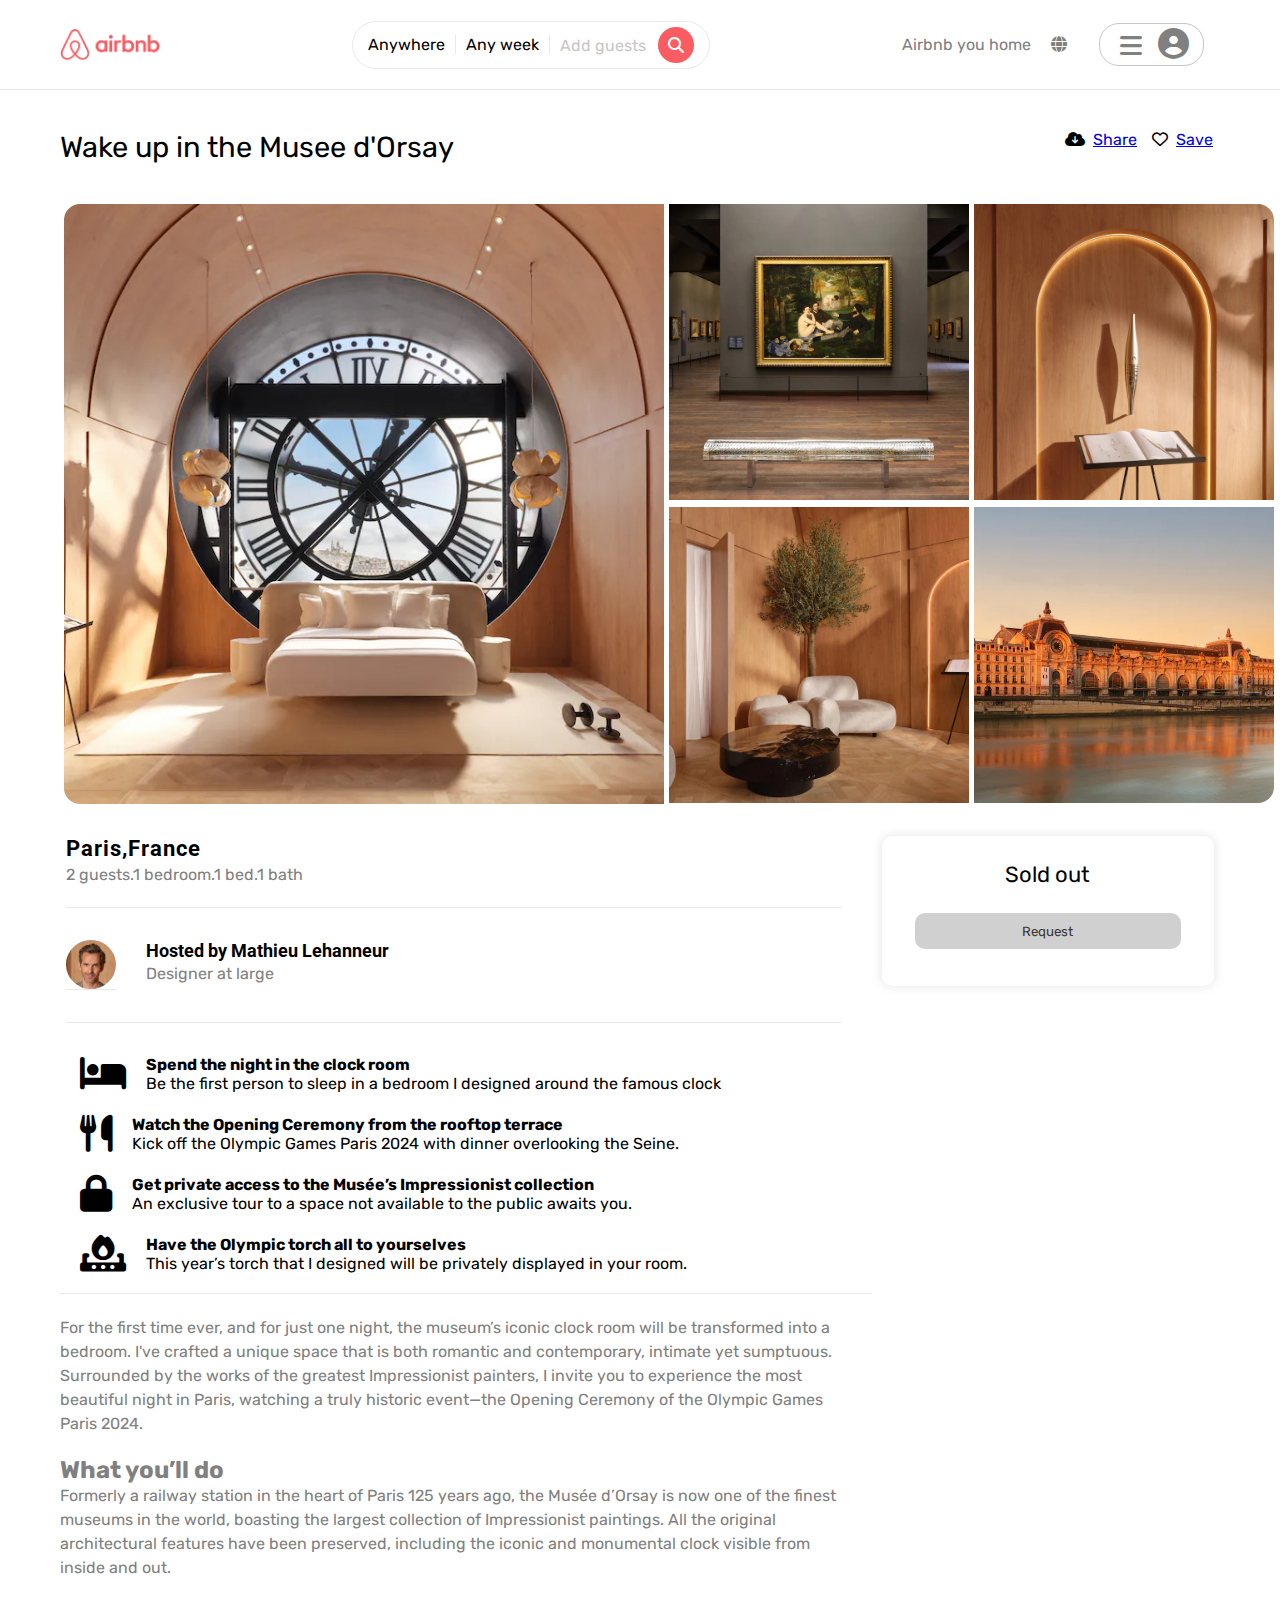
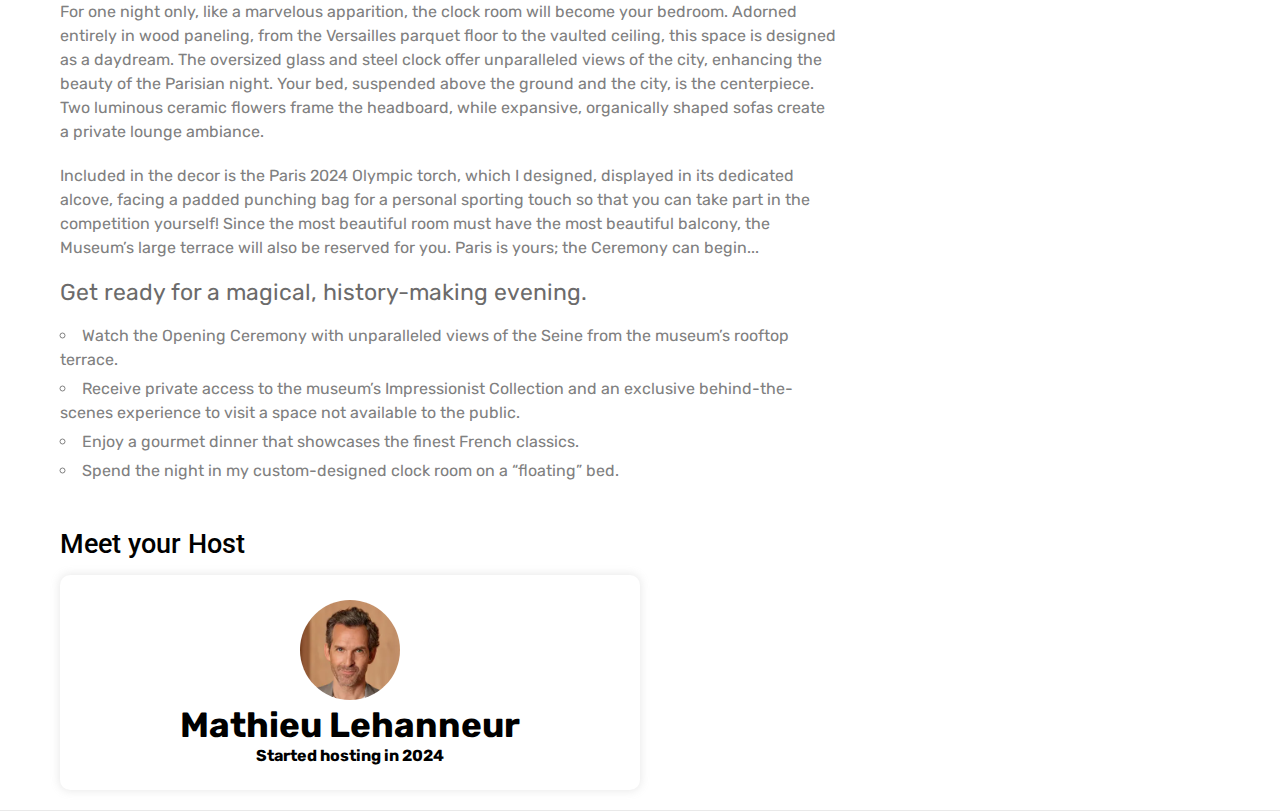
==== index.html @ a789f605 "Creating a blog-menu-section" ====
<!DOCTYPE html>
<html lang="en">
<head>
    <meta charset="UTF-8">
    <meta name="viewport" content="width=device-width, initial-scale=1.0">
    <title>Document</title>
    <link rel="stylesheet" href="css/style.css">
    <link rel="stylesheet" href="https://cdnjs.cloudflare.com/ajax/libs/font-awesome/6.5.2/css/all.min.css"/>
</head>
<body>
    <!-- header starts -->
    <header>
        <nav class="nav">
            <div class="logo">
                <img src="img/logo-1.png" alt="logo" width="100">
            </div>
            <div class="search-box">
                <p>Anywhere</p>
                <p>Any week</p>
                <p>Add guests<i class="fa-solid fa-magnifying-glass"></i></p>
            </div>
            <div class="nav-info">
                <p>Airbnb you home <i class="fa-solid fa-globe"></i></p>
                <p><i class="fa-solid fa-bars"></i><i class="fa-solid fa-circle-user"></i></p>
            </div>
        </nav>
        <div class="banner">
            <div class="banner-title">
                <h3>Wake up in the Musee d'Orsay</h3>
                <div class="banner-info">
                    <i class="fa-solid fa-cloud-arrow-down"></i>
                    <a href="#">Share</a>
                    <i class="fa-regular fa-heart"></i>
                    <a href="#">Save</a>
                </div>
            </div>
            <div class="banner-img">
                
                    <div class="div1"> 
                        <img src="img/img-1.webp" alt="">
                    </div>
                    <div class="div2"> 
                        <img src="img/img-2.webp" alt="">
                    </div>
                    <div class="div3">
                        <img src="img/img-3.webp" alt="">    
                    </div>
                    <div class="div4"> 
                        <img src="img/img-4.webp" alt="">
                    </div>
                    <div class="div5"> 
                        <img src="img/img-5.webp" alt="">
                    </div>
               
            </div>
            
            
        </div>
    </header>
    <!-- header ends -->
    <!-- body starts -->
    <main>
        <section class="about" id="about">
            <div class="about-container">
                <div class="about-content">
                    <div>
                        <h4>Paris,France</h4>
                        <p>2 guests.1 bedroom.1 bed.1 bath</p>
                    </div>
                    <div class="about-user">
                        <div>
                            <img src="img/user.webp" alt="user" width="60">
                        </div>
                        <div>
                            <h4>Hosted by Mathieu Lehanneur</h4>
                            <p>Designer at large</p>
                        </div>
                        
                    </div>
                </div>
                <div class="about-status">
                    <p>Sold out</p>
                    <button><a href="#">Request</a></button >
                </div>
            </div>

        </section>
        <section class="menu" id="menu">
            <div class="menu-container">
                <div class="menu-content">
                    <i class="fa-solid fa-bed"></i>
                    <div>
                        <h4>Spend the night in the clock room</h4>
                        <p>
                        Be the first person to sleep in a bedroom I designed around the famous clock
                        </p>
                       
                    </div>
                </div>
                <div class="menu-content">
                    <i class="fa-solid fa-utensils"></i>
                    <div>
                        <h4>Watch the Opening Ceremony from the rooftop terrace</h4>
                        <p>
                        Kick off the Olympic Games Paris 2024 with dinner overlooking the Seine.
                        </p>
                    
                    </div>
                </div>
                <div class="menu-content">
                    <i class="fa-solid fa-lock"></i>
                    <div>
                        <h4>Get private access to the Musée’s Impressionist collection</h4>
                        <p>
                        An exclusive tour to a space not available to the public awaits you.
                        </p>
                    
                    </div>
                </div>
                <div class="menu-content menu">
                    <i class="fa-solid fa-fire-burner"></i>
                    <div>
                        <h4>Have the Olympic torch all to yourselves</h4>
                        <p>
                        This year’s torch that I designed will be privately displayed in your room.
                        </p>
                    
                    </div>
                </div>
            </div>
            <div class="menu-info">
                <p>For the first time ever, and for just one night, the museum’s iconic clock room will be transformed into a bedroom. I've
                crafted a unique space that is both romantic and contemporary, intimate yet sumptuous. Surrounded by the works of the
                greatest Impressionist painters, I invite you to experience the most beautiful night in Paris, watching a truly historic
                event—the Opening Ceremony of the Olympic Games Paris 2024.
                </p>
                
                
                
                <h4>What you’ll do</h4>
                <p>
                Formerly a railway station in the heart of Paris 125 years ago, the Musée d’Orsay is now one of the finest museums in
                the world, boasting the largest collection of Impressionist paintings. All the original architectural features have been
                preserved, including the iconic and monumental clock visible from inside and out.
                </p>
                
                
                <p>
                For one night only, like a marvelous apparition, the clock room will become your bedroom. Adorned entirely in wood
                paneling, from the Versailles parquet floor to the vaulted ceiling, this space is designed as a daydream. The oversized
                glass and steel clock offer unparalleled views of the city, enhancing the beauty of the Parisian night. Your bed,
                suspended above the ground and the city, is the centerpiece. Two luminous ceramic flowers frame the headboard, while
                expansive, organically shaped sofas create a private lounge ambiance.
                </p>
                <p>Included in the decor is the Paris 2024 Olympic torch, which I designed, displayed in its dedicated alcove, facing a
                padded punching bag for a personal sporting touch so that you can take part in the competition yourself! Since the most
                beautiful room must have the most beautiful balcony, the Museum’s large terrace will also be reserved for you. Paris is
                yours; the Ceremony can begin...</p>
                <p class="list-title">Get ready for a magical, history-making evening.</p>
                <ul class="menu-lists">
                   
                        <li>Watch the Opening Ceremony with unparalleled views of the Seine from the museum’s rooftop terrace.</li>
                        <li>Receive private access to the museum’s Impressionist Collection and an exclusive behind-the-scenes experience to visit a
                        space not available to the public.</li>
                        <li>Enjoy a gourmet dinner that showcases the finest French classics.</li>
                        <li>Spend the night in my custom-designed clock room on a “floating” bed.</li>
                
                </ul>

            </div>
            <div class="user-menu">
                <h4>Meet your Host</h4>
                <div class="user-box">
                    <img src="img/user.webp" alt="">
                    <h3>Mathieu Lehanneur</h3>
                    <p>Started hosting in 2024</p>
                </div>
            </div>
        </section>
        <section></section>
        <section></section>
        <section></section>
    </main>
    <!-- body ends -->
    <!-- footer starts -->
    <footer>

    </footer>
    <!-- footer ends -->
</body>
<link rel="stylesheet" href="js/main.js">
</html>
<!-- <i class="fa-solid fa-magnifying-glass"></i>
<i class="fa-solid fa-globe"></i>
<i class="fa-solid fa-bars"></i>
<i class="fa-solid fa-circle-user"></i>
<i class="fa-solid fa-cloud-arrow-down"></i>
<i class="fa-regular fa-heart"></i>
<i class="fa-solid fa-bed"></i>
<i class="fa-solid fa-utensils"></i>
<i class="fa-solid fa-lock"></i>
<i class="fa-solid fa-fire-burner"></i> -->
---- css/style.css ----
@import url("https://fonts.googleapis.com/css2?family=Roboto:ital,wght@0,100;0,300;0,400;0,500;0,700;0,900;1,100;1,300;1,400;1,500;1,700;1,900&display=swap");
@import url("https://fonts.googleapis.com/css2?family=IBM+Plex+Sans:ital,wght@0,100;0,200;0,300;0,400;0,500;0,600;0,700;1,100;1,200;1,300;1,400;1,500;1,600;1,700&display=swap");
@import url("https://fonts.googleapis.com/css2?family=Rubik:ital,wght@0,300..900;1,300..900&display=swap");
:root {
  --white-color: #fff;
  --black-color: #000;
  --gray-color: rgba(154, 153, 153, 0.216);
  --logo-color: #fa5c61;
  --lightgray-color: rgb(200, 198, 198);
}

* {
  padding: 0;
  margin: 0;
  box-sizing: border-box;
  list-style: none;
  text-decoration: none;
  scroll-behavior: smooth;
  font-family: Rubik;
}
nav {
  display: flex;
  justify-content: space-between;
  height: 90px;
  align-items: center;
  border-bottom: 1px solid var(--gray-color);
  padding: 0 60px;
}
nav div {
  display: flex;
}
.search-box {
  border: 1px solid var(--gray-color);
  border-radius: 30px;
  padding: 5px;
}
.search-box p {
  border-right: 1px solid var(--gray-color);
  margin-top: 7px;
  margin-bottom: 7px;
  padding: 0 10px;
  margin: auto;
}
.search-box p:last-child {
  border-right: 0;
  color: var(--lightgray-color);
}
.search-box i {
  margin-left: 12px;
  /* border: 1px solid var(--lightgray-color); */
  border-radius: 20px;
  padding: 10px;
  background: var(--logo-color);
  color: var(--white-color);
}
.fa-globe {
  margin: 0 16px;
}
.nav-info p {
  margin: auto;
}
.nav-info * {
  color: gray;
}

.nav-info p:last-child {
  border: 1px solid var(--lightgray-color);
  border-radius: 20px;
  padding: 4px;
  font-size: 25px;
  margin: 0 16px;
}
.fa-bars {
  margin: 0 16px;
}
.fa-circle-user {
  margin-right: 10px;
  font-size: 31px;
}
.banner-title {
  display: flex;
  justify-content: space-between;
  padding: 20px 60px;
  margin: 20px 0;
}
.banner-title h3 {
  font-weight: normal;
  font-size: 29px;
}
.banner-info i {
  margin: 0 4px;
}
.banner-info a {
  text-decoration: underline;
  margin-right: 7px;
}
.banner-img {
  display: grid;
  grid-template-columns: repeat(12, 1fr);
  grid-template-rows: repeat(12, 1fr);
  grid-column-gap: 0px;
  grid-row-gap: 0px;
  width: 90%;
  margin: auto;
  gap: 5px;
}

.div1 {
  grid-area: 1 / 1 / 13 / 7;
  width: 600px;
  height: 600px;
}
.div1 img {
  width: 100%;
  height: 100%;
}
.div2,
.div3,
.div4,
.div5 {
  width: 300px;
  height: 296px;
}
.div2 img,
.div3 img,
.div4 img,
.div5 img {
  width: 100%;
  height: 100%;
  object-fit: cover;
}
img {
  object-fit: cover;
}
.div1 img {
  object-fit: cover;
}
.div2 {
  grid-area: 1 / 7 / 7 / 10;
}
.div3 {
  grid-area: 7 / 7 / 13 / 10;
}
.div4 {
  grid-area: 1 / 10 / 7 / 13;
}
.div5 {
  grid-area: 7 / 10 / 13 / 13;
}
.div1 img {
  border-top-left-radius: 16px;
  border-bottom-left-radius: 16px;
}
.div4 img {
  border-top-right-radius: 16px;
}
.div5 img {
  border-bottom-right-radius: 16px;
}
.about-container {
  display: flex;
  padding: 0 66px;
  width: 100%;
  margin: 2rem 0;
}
.about-content {
  width: 70%;
  /* margin-bottom: 1rem; */
}
.about-content div:first-child {
  margin-bottom: 2rem;
  line-height: 1.6rem;
  border-bottom: 1px solid var(--gray-color);
}
.about-content div:first-child h4 {
  font-weight: bold;
  font-size: 22px;
  font-family: Roboto;
  letter-spacing: 1px;
}
.about-content div:first-child p {
  padding-bottom: 20px;
  color: gray;
}
.about-user {
  display: flex;
  border-bottom: 1px solid var(--gray-color);
}
.about-user div:first-child {
  width: 50px;
  height: 50px;
  margin-right: 30px;
}
.about-user div:first-child img {
  width: 100%;
  height: 100%;
  border-radius: 50%;
  object-fit: cover;
}
.about-user div:last-child {
  line-height: 1.4rem;
}
.about-user div:last-child h4 {
  font-weight: bold;
  font-size: 18px;
  font-family: Roboto;
}
.about-user div:last-child p {
  color: gray;
}
.about-status {
  width: 30%;
  /* border: 1px solid var(--gray-color); */
  text-align: center;
  height: 150px;
  margin-left: 40px;
  box-shadow: 0 0 10px 1px var(--gray-color);
  border-radius: 10px;
}
.about-status p {
  margin: 25px auto;
  /* font-weight: bold; */
  font-size: 22px;
}
.about-status button {
  width: 80%;
  height: 36px;
  border-radius: 10px;
  background: #d0d0d0;
  border: none;
}
.about-status a {
  color: #3e3737;
}
.menu-container {
  padding: 0 60px;
}
.menu-content {
  display: flex;
  width: 70%;
  margin-bottom: 22px;
}
.menu {
  padding-bottom: 20px;
  border-bottom: 1px solid var(--gray-color);
}
.menu-content i {
  font-size: 37px;
  padding: 0 20px;
}
.menu-info {
  width: 70%;
  padding: 0 60px;
}
.menu-info * {
  color: gray;
}
.menu-info p {
  margin-bottom: 20px;
  line-height: 1.5rem;
}
.menu-info h4 {
  font-size: 24px;
  font-weight: bold;
}
.menu-lists li {
  margin-bottom: 5px;
  list-style-type: circle;
  list-style-position: inside;
  line-height: 1.5rem;
}
.list-title {
  color: rgb(108, 107, 107);
  font-size: 23px;
}
.user-menu {
  padding: 0 60px;
  margin-top: 30px;
}
.user-menu h4 {
  padding: 15px 0;
  font-size: 27px;
  font-family: Roboto;
  font-weight: 500;
}
.user-box {
  /* border: 1px solid var(--gray-color); */
  width: 50%;
  display: block;
  text-align: center;
  padding: 25px;
  box-shadow: 0 0 8px 1px var(--gray-color);
  border-radius: 10px;
}
.user-box h3 {
  font-size: 35px;
}
.user-box p {
  font-weight: bold;
}
.user-box img {
  width: 100px;
  height: 100px;
  border-radius: 50%;
}
@media (max-width: 992px) {
  nav {
    padding: 20px;
  }
  .search-box {
    display: none;
  }
  .banner-img {
    display: flex;
    flex-direction: column;
  }
  .banner-img div {
    flex: 1 1 400px;
    width: 80%;
    margin: auto;
    margin-bottom: 20px;
  }
  .banner-img div img {
    width: 100%;
    border-radius: none;
    object-fit: cover;
  }
  .div1 img,
  .div2 img,
  .div3 img,
  .div4 img,
  .div5 img {
    border-radius: 16px;
  }
  .menu-info {
    width: 98%;
    padding: 0 60px;
    margin: auto;
  }
  .user-menu h4 {
    text-align: center;
    font-size: 34px;
  }
  .user-box {
    width: 60%;
    margin: auto;
  }
}
@media (max-width: 768px) {
  .banner-info {
    display: none;
  }
  .banner-title {
    text-align: center;
  }
  .about-container {
    display: block;
  }
  .about-content {
    width: 99%;
    margin: auto;
    /* text-align: center; */
  }
  .about-status {
    width: 59%;
    margin: auto;
    height: 150px;
  }
  .about-status p {
    padding-top: 30px;
  }
  .menu-content {
    width: 96%;
    margin: auto;
  }
  .menu-container {
    padding: 30px;
  }
  .user-box {
    width: 70%;
  }
}
@media (max-width: 576px) {
  nav {
    padding: 10px;
  }
  .nav-info p:first-child {
    display: none;
  }
  .banner-img div {
    flex: 1 1 350px;
  }
  .about-status {
    width: 70%;
  }

  .menu-content {
    width: 100%;
  }
  .user-box {
    width: 90%;
  }
}
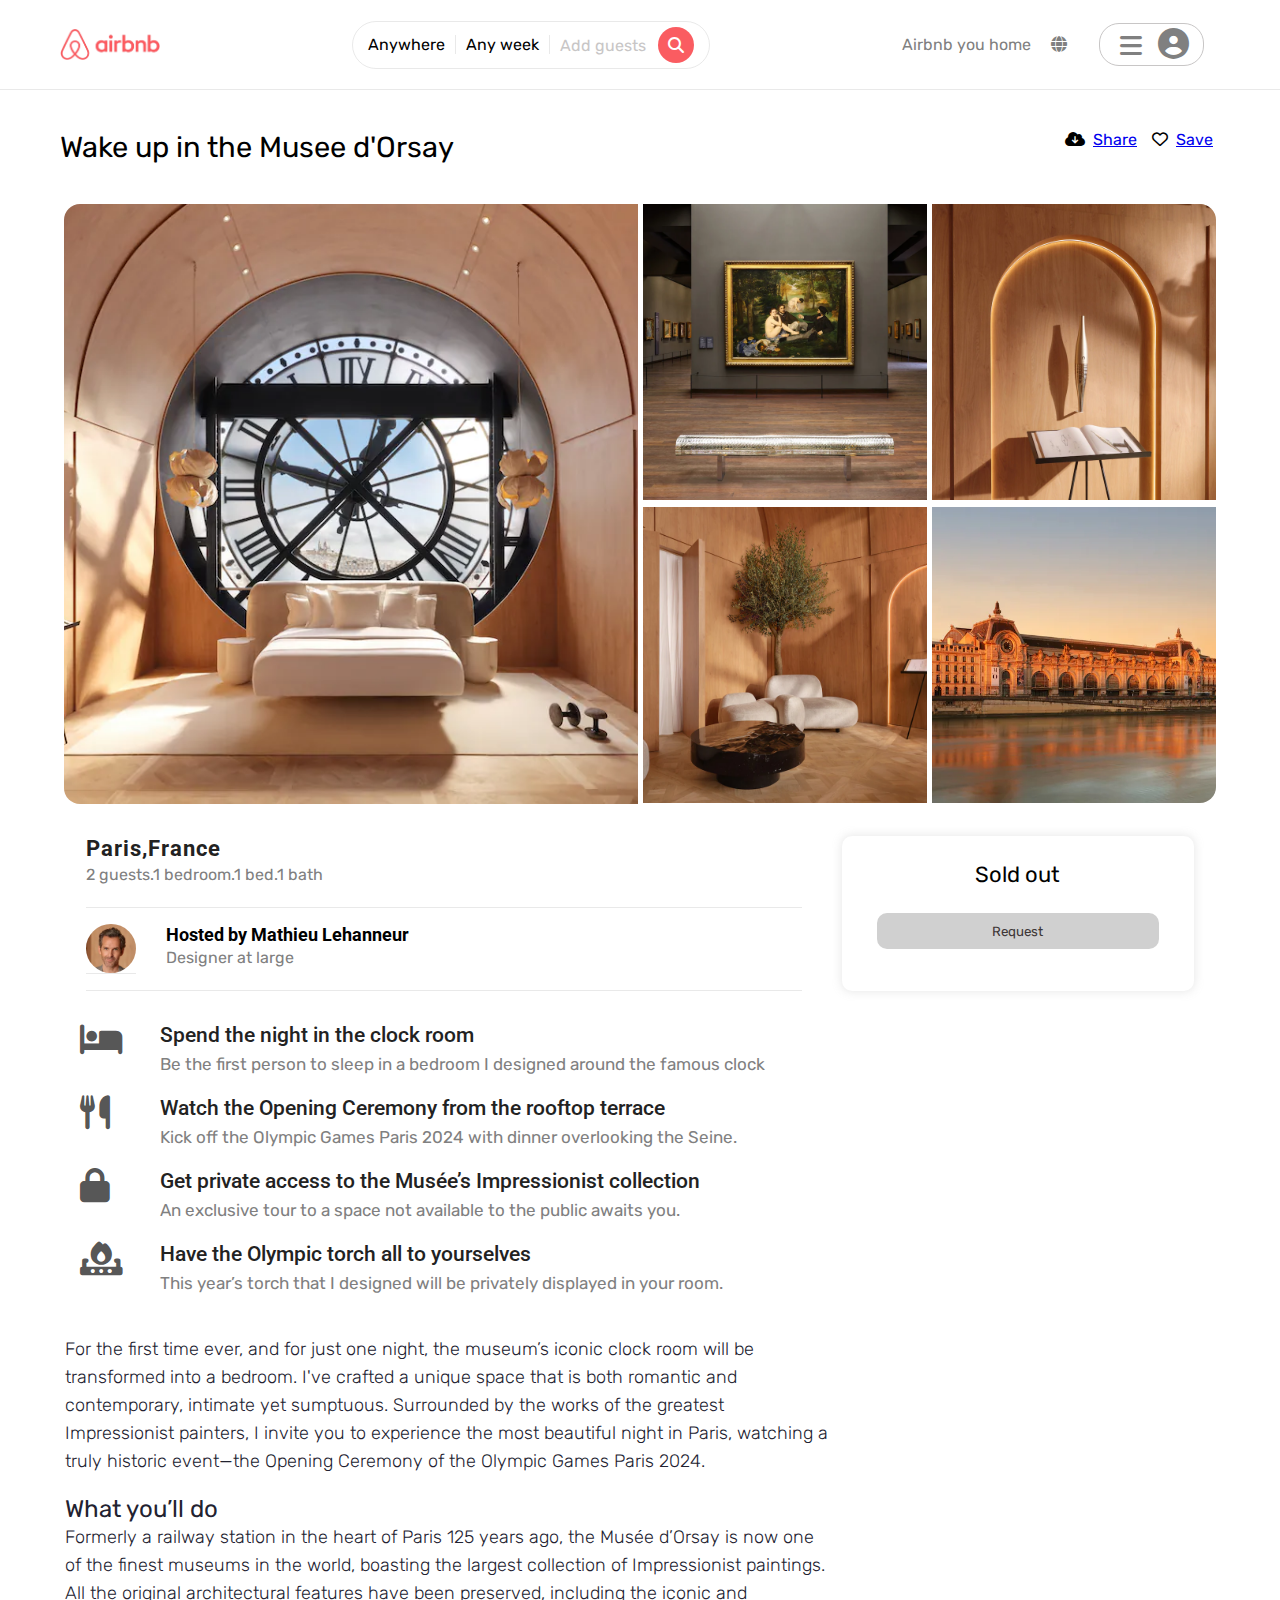
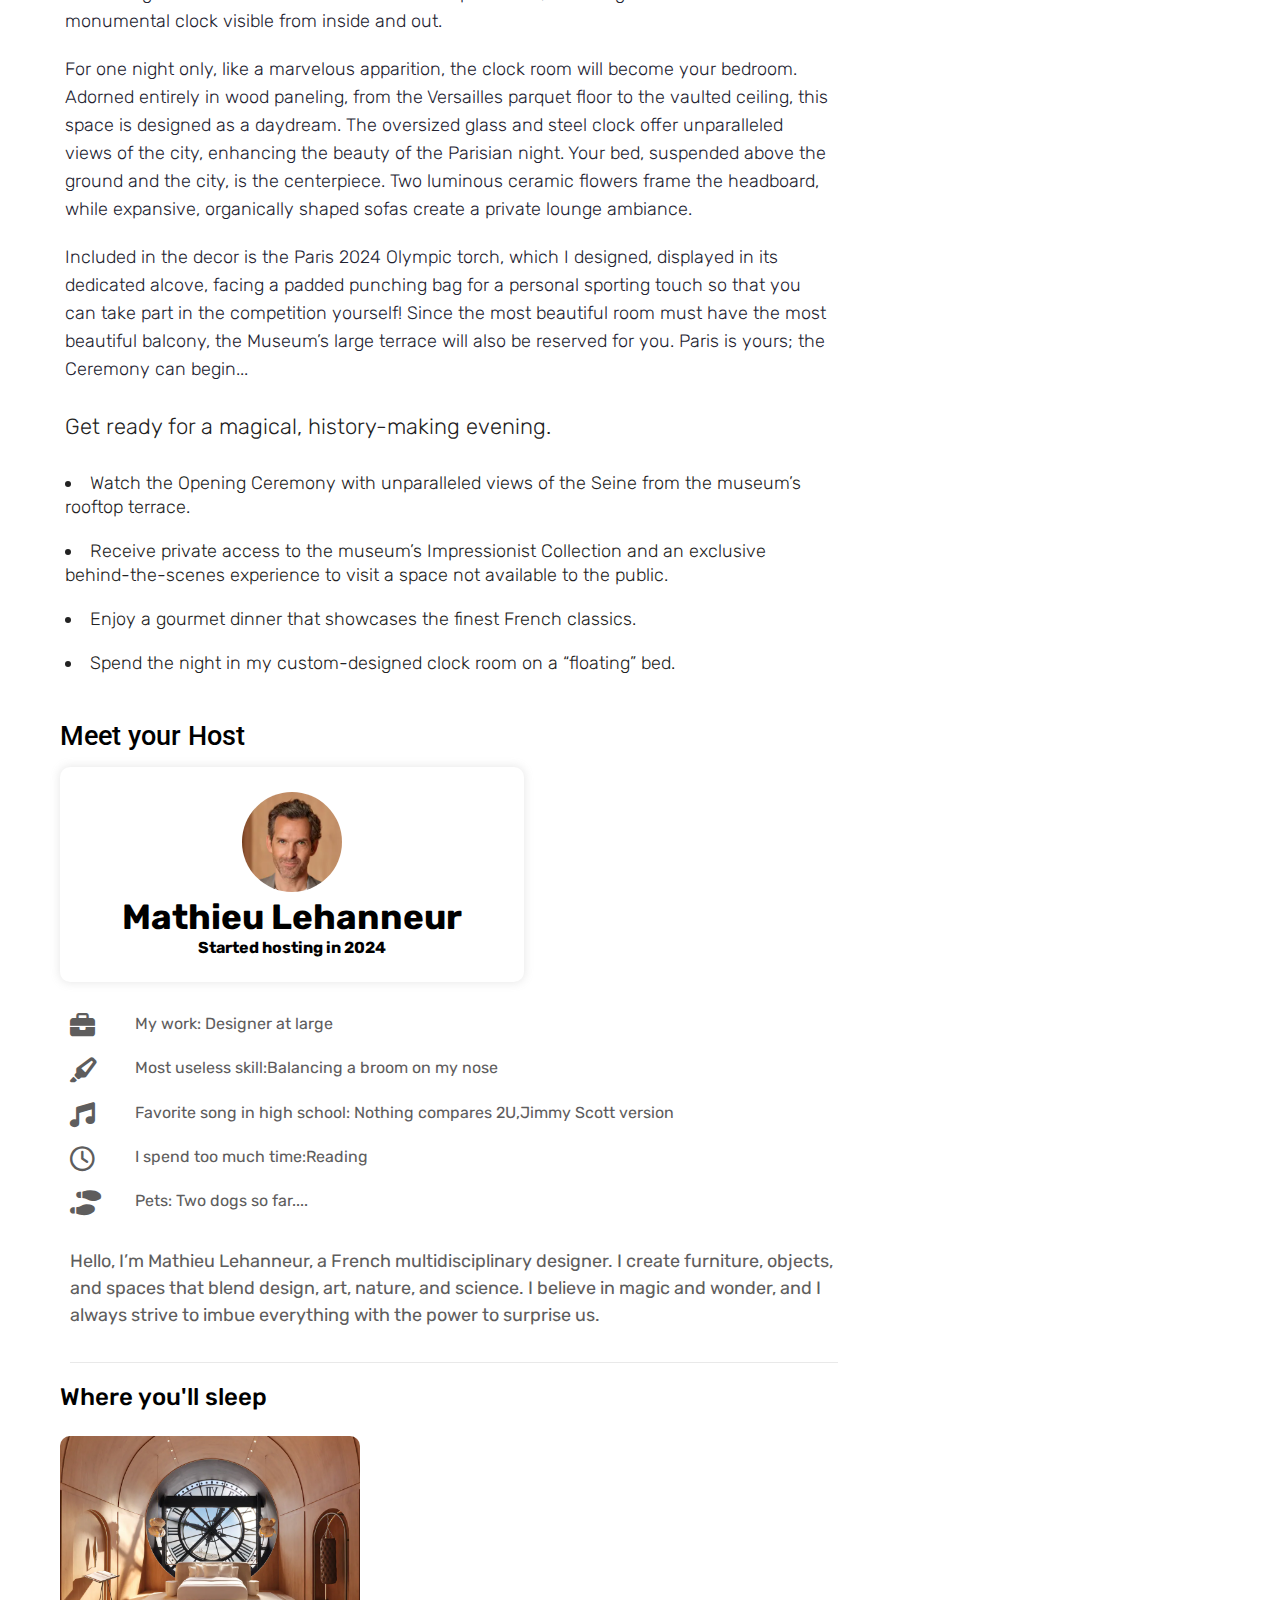
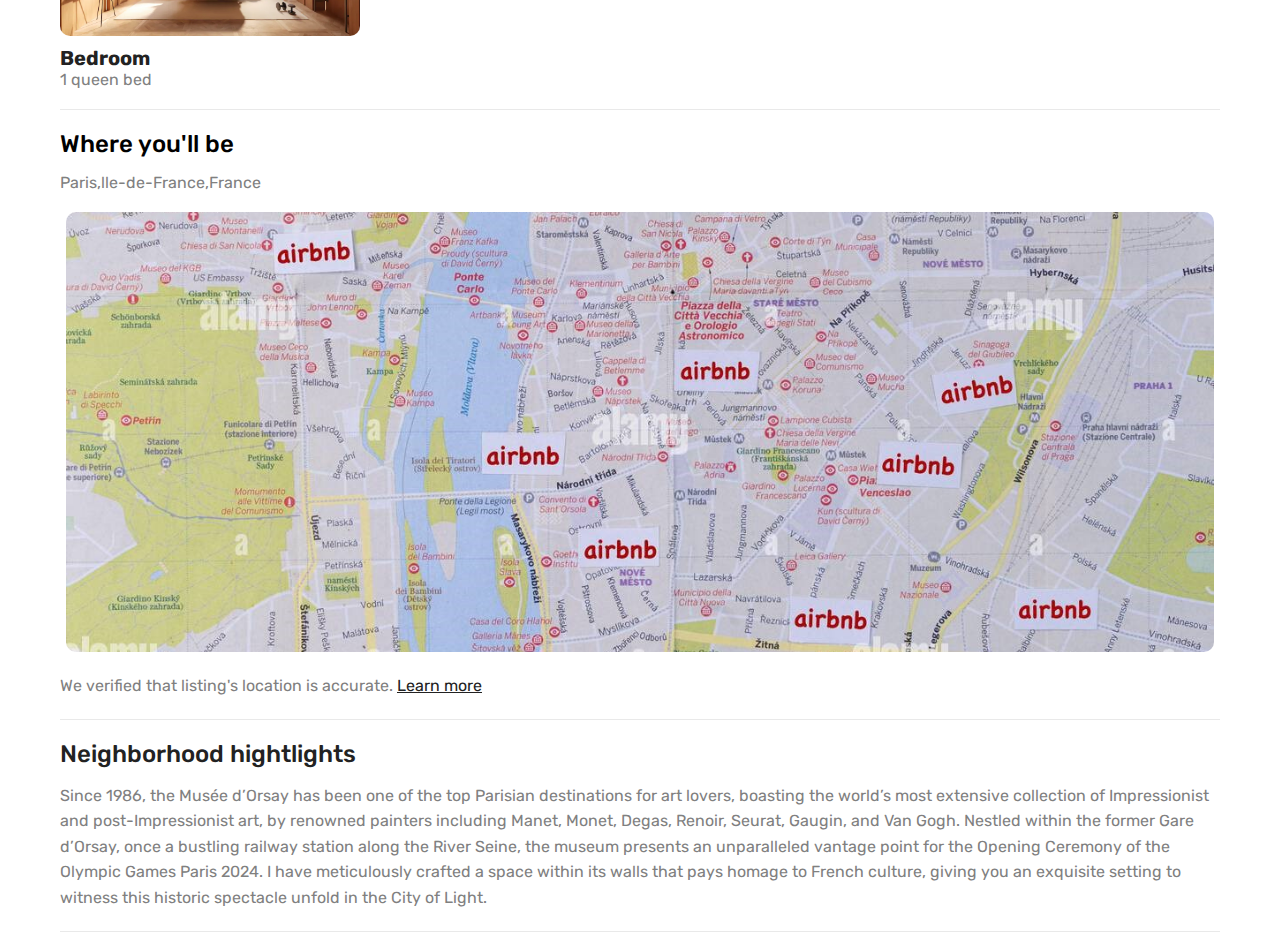
==== commit 868e2cc7: "adding service section" ====
--- a/index.html
+++ b/index.html
@@ -176,8 +176,65 @@
                     <p>Started hosting in 2024</p>
                 </div>
             </div>
+            <div class="user-info-container">
+                <div class="user-info">
+                    <i class="fa-solid fa-briefcase"></i>
+                    <p>My work: Designer at large</p>
+                </div>
+                <div class="user-info">
+                    <i class="fa-solid fa-highlighter"></i>
+                    <p>Most useless skill:Balancing a broom on my nose</p>
+                </div>
+                <div class="user-info">
+                    <i class="fa-solid fa-music"></i>
+                    <p>Favorite song in high school: Nothing compares 2U,Jimmy Scott version</p>
+                </div>
+                <div class="user-info">
+                    <i class="fa-regular fa-clock"></i>
+                    <p>I spend too much time:Reading</p>
+                </div>
+                <div class="user-info">
+                    <i class="fa-solid fa-shoe-prints"></i>
+                    <p>Pets: Two dogs so far....</p>
+                </div>
+
+            </div>
+            <div class="user-greeting">
+                <p>
+                    Hello, I’m Mathieu Lehanneur, a French multidisciplinary designer. I create furniture, objects, and spaces that
+                    blend
+                    design, art, nature, and science. I believe in magic and wonder, and I always strive to imbue everything with the
+                    power
+                    to surprise us.
+                </p>
+            </div>
         </section>
-        <section></section>
+        <section class="service" id="service">
+            <div class="service-info">
+                <h4>Where you'll sleep</h4>
+                <img src="img/img-1.webp" alt="" width="300">
+                <p>Bedroom</p>
+                <p>1 queen bed</p>
+            </div>
+            <div class="service-location">
+                <h4>Where you'll be</h4>
+                <p>Paris,lle-de-France,France</p>
+                
+                <div class="img">
+                    <img src="img/map.jpg" alt="map" width="500">
+                </div>
+                <p>We verified that listing's location is accurate. <a href="#">Learn more</a></p>
+            </div>
+            <div class="service-hightlight">
+                <h4>Neighborhood hightlights</h4>
+                <p>Since 1986, the Musée d’Orsay has been one of the top Parisian destinations for art lovers, boasting the world’s most
+                extensive collection of Impressionist and post-Impressionist art, by renowned painters including Manet, Monet, Degas,
+                Renoir, Seurat, Gaugin, and Van Gogh. Nestled within the former Gare d’Orsay, once a bustling railway station along the
+                River Seine, the museum presents an unparalleled vantage point for the Opening Ceremony of the Olympic Games Paris 2024.
+                I have meticulously crafted a space within its walls that pays homage to French culture, giving you an exquisite setting
+                to witness this historic spectacle unfold in the City of Light.</p>
+            </div>
+        </section>
         <section></section>
         <section></section>
     </main>
@@ -199,6 +256,11 @@
 <i class="fa-solid fa-bed"></i>
 <i class="fa-solid fa-utensils"></i>
 <i class="fa-solid fa-lock"></i>
-<i class="fa-solid fa-fire-burner"></i> -->
-
-
+<i class="fa-solid fa-fire-burner"></i>
+<i class="fa-solid fa-briefcase"></i>
+<i class="fa-solid fa-highlighter"></i>
+<i class="fa-solid fa-music"></i>
+<i class="fa-regular fa-clock"></i>
+<i class="fa-solid fa-shoe-prints"></i> -->
+
+
--- a/css/style.css
+++ b/css/style.css
@@ -3,10 +3,11 @@
 @import url("https://fonts.googleapis.com/css2?family=Rubik:ital,wght@0,300..900;1,300..900&display=swap");
 :root {
   --white-color: #fff;
-  --black-color: #000;
+  --black-color: #222222;
   --gray-color: rgba(154, 153, 153, 0.216);
   --logo-color: #fa5c61;
   --lightgray-color: rgb(200, 198, 198);
+  --text-color: #ce8722;
 }
 
 * {
@@ -107,7 +108,7 @@
 
 .div1 {
   grid-area: 1 / 1 / 13 / 7;
-  width: 600px;
+  width: 100%;
   height: 600px;
 }
 .div1 img {
@@ -118,7 +119,7 @@
 .div3,
 .div4,
 .div5 {
-  width: 300px;
+  width: 100%;
   height: 296px;
 }
 .div2 img,
@@ -159,16 +160,16 @@
 }
 .about-container {
   display: flex;
-  padding: 0 66px;
+  padding: 0 86px;
   width: 100%;
   margin: 2rem 0;
 }
 .about-content {
-  width: 70%;
+  width: 65%;
   /* margin-bottom: 1rem; */
 }
 .about-content div:first-child {
-  margin-bottom: 2rem;
+  margin-bottom: 1rem;
   line-height: 1.6rem;
   border-bottom: 1px solid var(--gray-color);
 }
@@ -177,6 +178,7 @@
   font-size: 22px;
   font-family: Roboto;
   letter-spacing: 1px;
+  color: var(--black-color);
 }
 .about-content div:first-child p {
   padding-bottom: 20px;
@@ -209,10 +211,10 @@
   color: gray;
 }
 .about-status {
-  width: 30%;
+  width: 32%;
   /* border: 1px solid var(--gray-color); */
   text-align: center;
-  height: 150px;
+  height: 155px;
   margin-left: 40px;
   box-shadow: 0 0 10px 1px var(--gray-color);
   border-radius: 10px;
@@ -242,36 +244,61 @@
 }
 .menu {
   padding-bottom: 20px;
-  border-bottom: 1px solid var(--gray-color);
+  /* border-bottom: 1px solid var(--gray-color); */
 }
 .menu-content i {
-  font-size: 37px;
+  font-size: 34px;
   padding: 0 20px;
+  color: #292929ce;
+  width: 50px;
+  margin-right: 50px;
+  /* height: 160px; */
+}
+.menu-content div h4 {
+  font-size: 21px;
+  /* margin-top: 5px; */
+  color: var(--black-color);
+  font-weight: 500;
+  font-family: Roboto;
+  margin-bottom: 7px;
+}
+.menu-content div p {
+  color: gray;
+  font-size: 17px;
 }
 .menu-info {
   width: 70%;
-  padding: 0 60px;
+  padding: 0 65px;
 }
 .menu-info * {
   color: gray;
 }
 .menu-info p {
   margin-bottom: 20px;
-  line-height: 1.5rem;
+  line-height: 1.75rem;
+  color: #222230;
+  font-size: 18px;
+  font-weight: lighter;
 }
 .menu-info h4 {
   font-size: 24px;
-  font-weight: bold;
+  font-weight: normal;
+  color: #222230;
 }
 .menu-lists li {
   margin-bottom: 5px;
-  list-style-type: circle;
+  list-style-type: disc;
   list-style-position: inside;
   line-height: 1.5rem;
-}
-.list-title {
-  color: rgb(108, 107, 107);
-  font-size: 23px;
+  color: #222222;
+  font-size: 18px;
+  margin-bottom: 20px;
+  font-weight: lighter;
+}
+p.list-title {
+  color: #222222;
+  font-size: 22px;
+  margin: 30px 0;
 }
 .user-menu {
   padding: 0 60px;
@@ -285,7 +312,7 @@
 }
 .user-box {
   /* border: 1px solid var(--gray-color); */
-  width: 50%;
+  width: 40%;
   display: block;
   text-align: center;
   padding: 25px;
@@ -302,6 +329,104 @@
   width: 100px;
   height: 100px;
   border-radius: 50%;
+}
+.user-info-container {
+  padding: 0 70px;
+  margin-top: 2rem;
+}
+.user-info {
+  display: flex;
+  margin-top: 1.2rem;
+}
+.user-info * {
+  color: rgb(94, 93, 93);
+}
+.user-info i {
+  font-size: 25px;
+  width: 50px;
+  margin-right: 15px;
+}
+.user-greeting p {
+  margin: 0 70px;
+  color: rgb(94, 93, 93);
+  width: 60%;
+  margin-top: 2rem;
+  line-height: 1.7rem;
+  font-size: 18px;
+  padding-bottom: 2rem;
+  border-bottom: 1px solid var(--gray-color);
+}
+#service p {
+  color: gray;
+}
+.service-info {
+  margin: 0 60px;
+  border-bottom: 1px solid var(--gray-color);
+}
+.service-info h4 {
+  font-size: 24px;
+  font-weight: 500;
+  padding-bottom: 25px;
+}
+.service-info img {
+  border-radius: 10px;
+  object-fit: cover;
+}
+.service-info img + p {
+  font-weight: bold;
+  padding: 6px 0 0 0;
+  font-size: 20px;
+  color: var(--black-color) !important;
+}
+.service-info p + p {
+  margin-bottom: 20px;
+}
+.service-location {
+  margin: 0 60px;
+  border-bottom: 1px solid var(--gray-color);
+}
+.service-location .img {
+  width: 99%;
+  margin: auto;
+  height: 440px;
+}
+.service-location img {
+  width: 100%;
+  height: 100%;
+  object-fit: cover;
+  border-radius: 10px;
+}
+.service-location h4 {
+  font-size: 24px;
+  font-weight: 500;
+  padding-bottom: 15px;
+  padding-top: 20px;
+}
+.service-location p:nth-child(2) {
+  padding-bottom: 20px;
+}
+.service-location div + p {
+  padding: 24px 0;
+}
+.service-location a {
+  text-decoration: underline;
+  color: #222222;
+}
+.service-hightlight {
+  margin: 0px 60px;
+  border-bottom: 1px solid var(--gray-color);
+}
+.service-hightlight h4 {
+  font-size: 24px;
+  font-weight: 500;
+  padding-bottom: 15px;
+  padding-top: 20px;
+  color: var(--black-color);
+}
+.service-hightlight p {
+  line-height: 1.6rem;
+  font-size: 16px;
+  padding-bottom: 20px;
 }
 @media (max-width: 992px) {
   nav {
@@ -379,6 +504,28 @@
   .user-box {
     width: 70%;
   }
+  .user-info-container {
+    padding: 40px;
+  }
+  .user-greeting p {
+    width: 80%;
+    margin: 0 40px;
+  }
+  /* .user-info {
+    text-align: center;
+  } */
+  .service-info * {
+    text-align: center;
+    margin: auto;
+  }
+  .service-info img {
+    width: 60%;
+    display: block;
+    margin: auto;
+  }
+  .service-location .img {
+    height: auto;
+  }
 }
 @media (max-width: 576px) {
   nav {
@@ -391,7 +538,7 @@
     flex: 1 1 350px;
   }
   .about-status {
-    width: 70%;
+    width: 90%;
   }
 
   .menu-content {
@@ -400,4 +547,7 @@
   .user-box {
     width: 90%;
   }
-}
+  .user-box h3 {
+    font-size: 23px;
+  }
+}
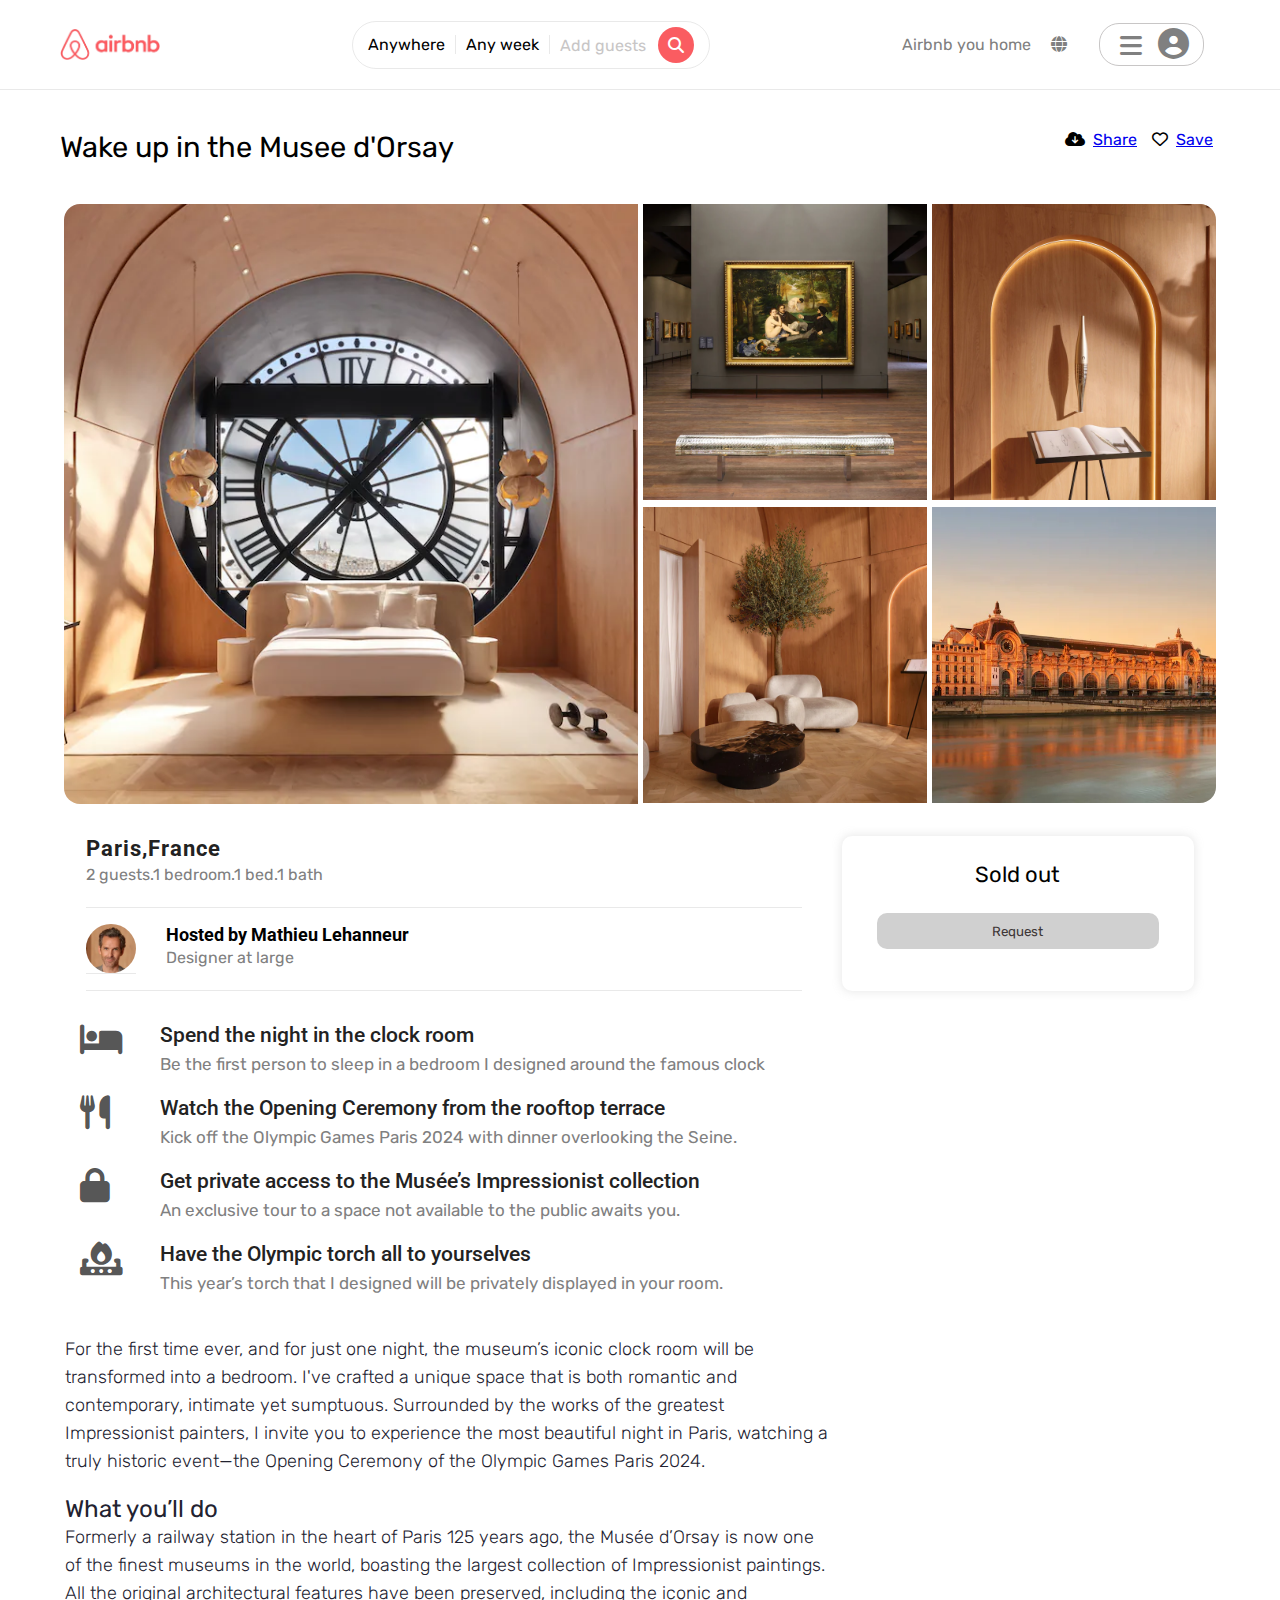
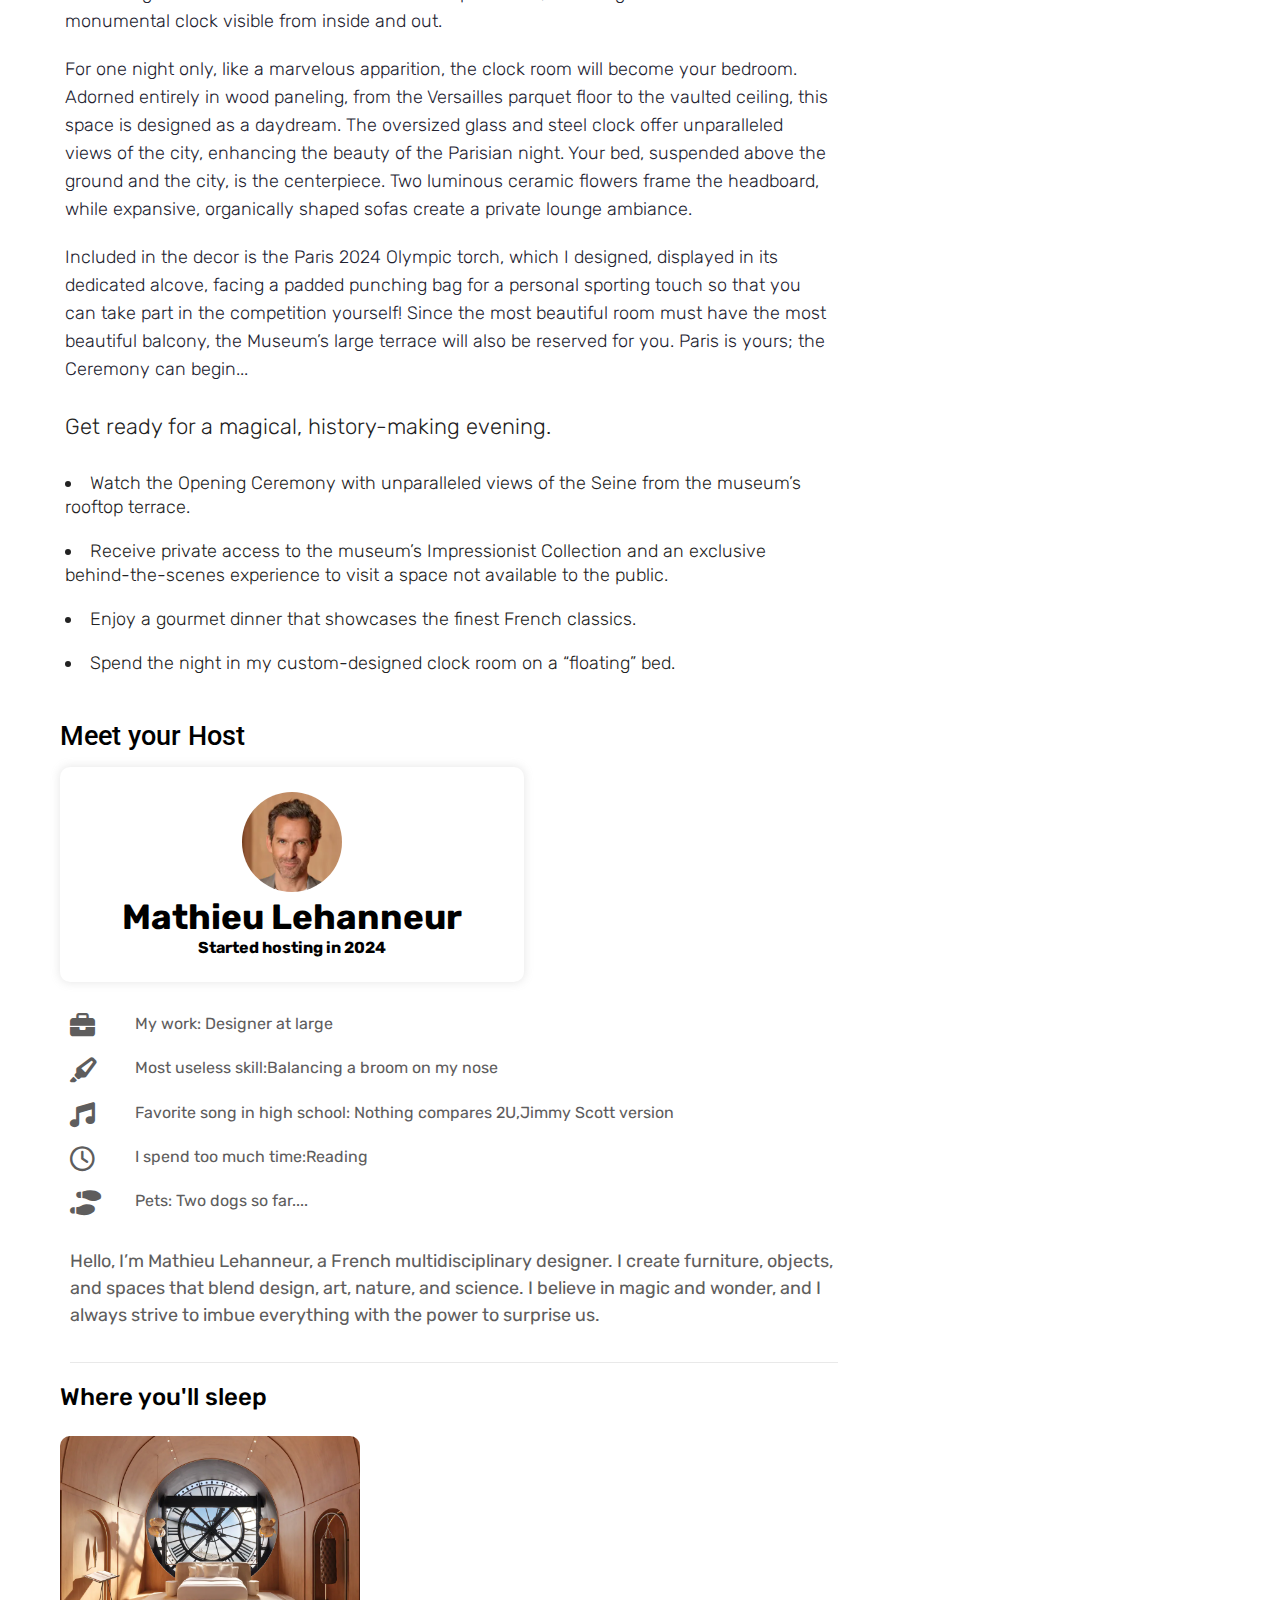
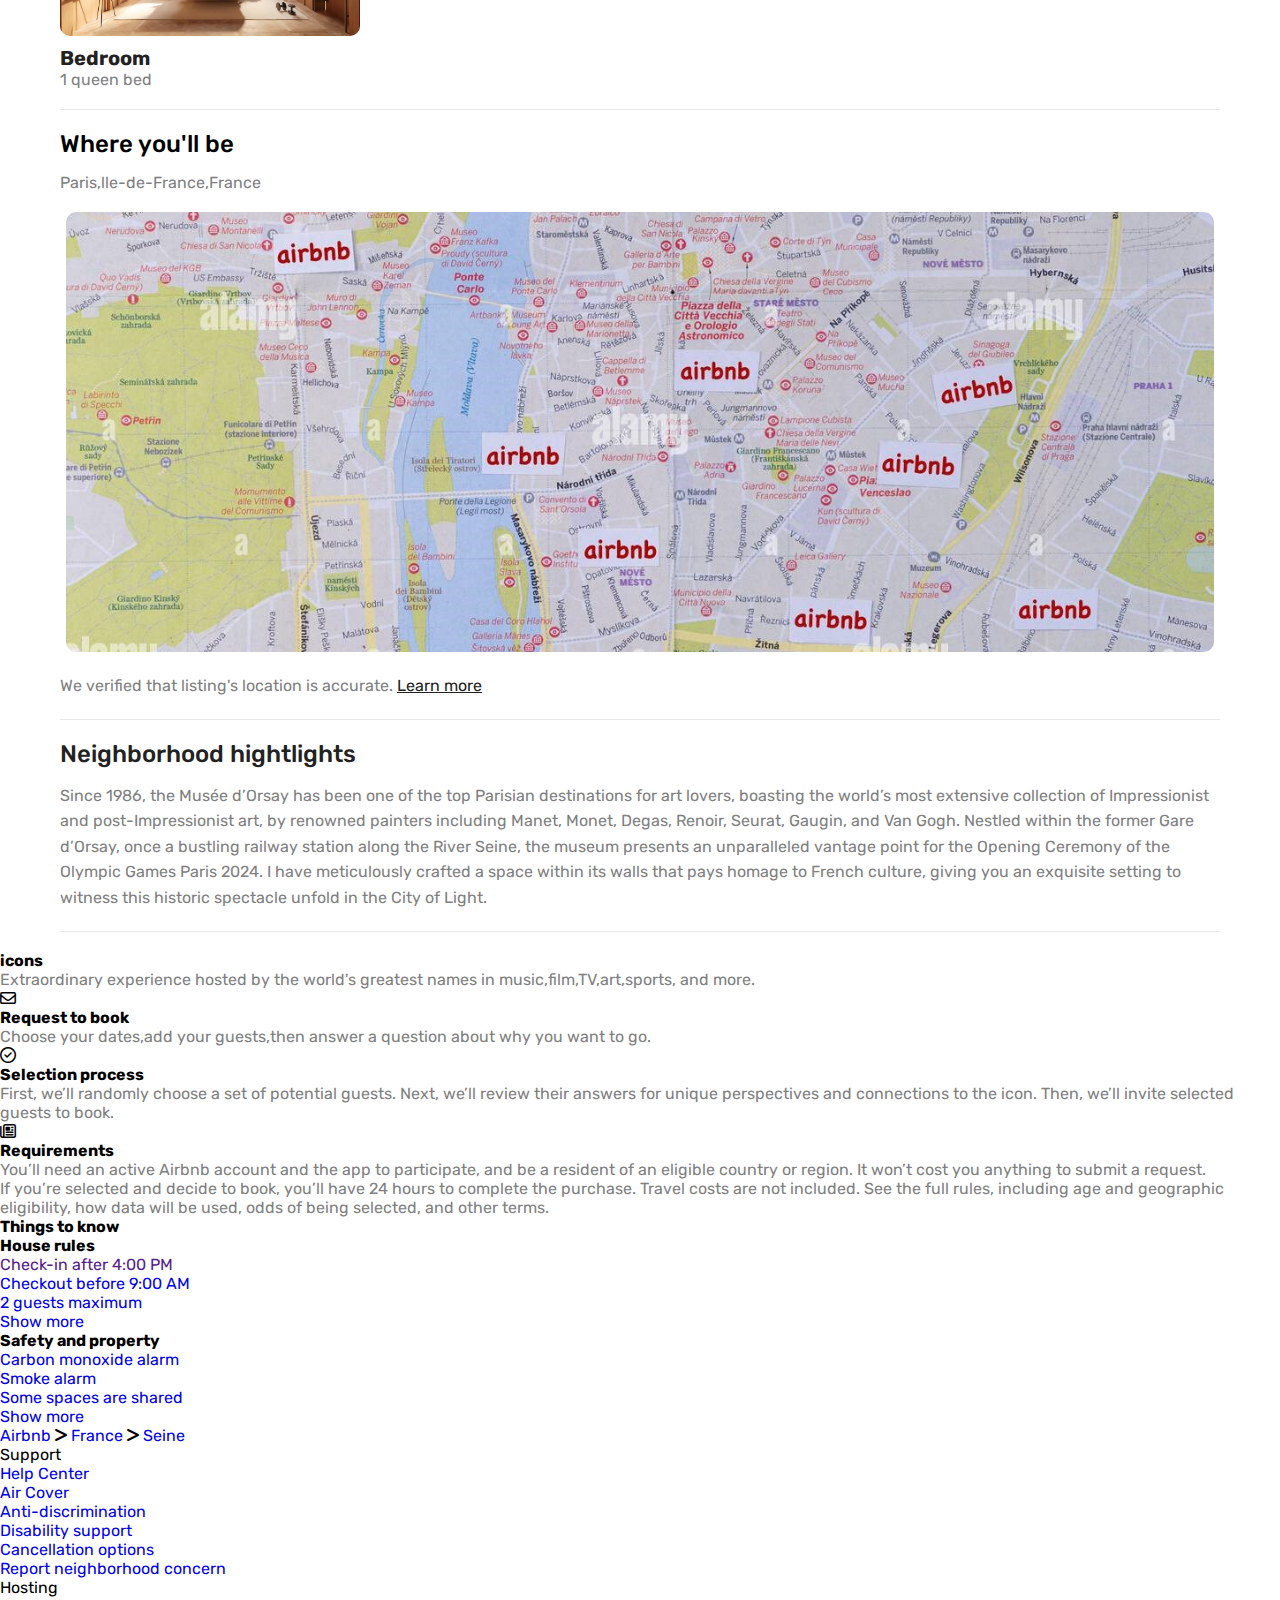
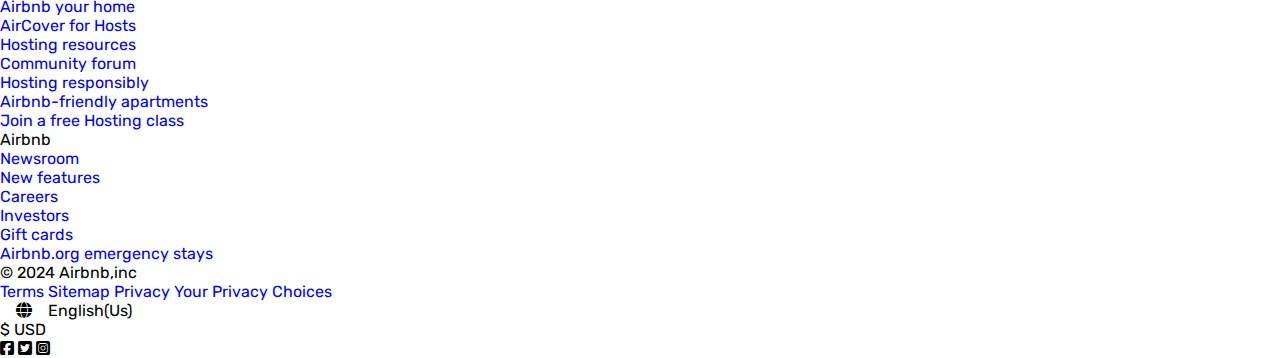
==== commit 799f8645: "make entire section" ====
--- a/index.html
+++ b/index.html
@@ -234,14 +234,132 @@
                 I have meticulously crafted a space within its walls that pays homage to French culture, giving you an exquisite setting
                 to witness this historic spectacle unfold in the City of Light.</p>
             </div>
+            <div class="service-icon">
+                <div class="service-img">
+                    <img src="img/icons.png" alt="" width="270">
+                </div>
+                <h4>icons</h4>
+                <p>Extraordinary experience hosted by the world's greatest names in music,film,TV,art,sports, and more.</p>
+            </div>
+            <div class="service-process">
+                <div>
+                    <i class="fa-regular fa-envelope"></i>
+                    <h4>Request to book</h4>
+                    <p>Choose your dates,add your guests,then answer a question about why you want to go.</p>
+                </div>
+                <div>
+                    <i class="fa-regular fa-circle-check"></i>
+                    <h4>Selection process</h4>
+                    <p>First, we’ll randomly choose a set of potential guests. Next, we’ll review their answers for unique perspectives and
+                    connections to the icon. Then, we’ll invite selected guests to book.</p>
+                </div>
+                <div>
+                    <i class="fa-regular fa-newspaper"></i>
+                    <h4>Requirements</h4>
+                    <p>You’ll need an active Airbnb account and the app to participate, and be a resident of an eligible country or region. It
+                    won’t cost you anything to submit a request.</p>
+                </div>
+            </div>
+            <div class="service-information">
+                <p>If you’re selected and decide to book, you’ll have 24 hours to complete the purchase. Travel costs are not included. See
+                the full rules, including age and geographic eligibility, how data will be used, odds of being selected, and other
+                terms.</p>
+            </div>
         </section>
-        <section></section>
-        <section></section>
+        <section id="contact" class="contact">
+            <h4>Things to know</h4>
+            <div class="contact-info">
+                <div>
+                    <h4>House rules</h4>
+                    <ul>
+                        <li><a href="">Check-in after 4:00 PM</a></li>
+                        <li><a href="#">Checkout before 9:00 AM</a></li>
+                        <li><a href="#">2 guests maximum</a></li>
+                        <li><a href="#" class="show">Show more</a></li>
+                    </ul>
+                </div>
+                
+          
+                <div>
+                    <h4>Safety and property</h4>
+                    <ul>
+                    <li><a href="#">Carbon monoxide alarm</a></li>
+                    <li><a href="#">Smoke alarm</a></li>
+                    <li><a href="#">Some spaces are shared</a></li>
+                    <li><a href="#" class="show">Show more</a></li>
+                    </ul>
+                </div>
+            </div>
+            <div class="contact-location">
+                <a href="#">Airbnb</a>
+                <i class="fa-solid fa-greater-than"></i>
+                <a href="#">France</a>
+                <i class="fa-solid fa-greater-than"></i>
+                <a href="#">Seine</a>
+            </div>
+            
+        </section>
+        
     </main>
     <!-- body ends -->
     <!-- footer starts -->
-    <footer>
-
+    <footer id="footer" class="footer">
+        <div class="footer-container">
+            <div>
+                <p>Support</p>
+                <ul>
+                    <li><a href="#">Help Center</a></li>
+                    <li><a href="#">Air Cover</a></li>
+                    <li><a href="#">Anti-discrimination</a></li>
+                    <li><a href="#">Disability support</a></li>
+                    <li><a href="#">Cancellation options</a></li>
+                    <li><a href="#">Report neighborhood concern</a></li>
+                </ul>
+            </div>
+            <div>
+           
+                <p>Hosting</p>
+                <ul>
+                    <li><a href="#">Airbnb your home</a></li>
+                    <li><a href="#">AirCover for Hosts</a></li>
+                    <li><a href="#">Hosting resources</a></li>
+                    <li><a href="#">Community forum</a></li>
+                    <li><a href="#">Hosting responsibly</a></li>
+                    <li><a href="#">Airbnb-friendly apartments</a></li>
+                    <li><a href="#">Join a free Hosting class</a></li>
+                </ul>
+            </div>
+            <div>
+            <p>Airbnb</p>
+            <ul>
+                <li><a href="#">Newsroom</a></li>
+                <li><a href="#">New features</a></li>
+                <li><a href="#">Careers</a></li>
+                <li><a href="#">Investors</a></li>
+                <li><a href="#">Gift cards</a></li>
+                <li><a href="#">Airbnb.org emergency stays</a></li>
+            </ul>
+            </div>
+        </div>
+        <div class="footer-info">
+            <div>
+                <p>&copy; 2024 Airbnb,inc</p>
+                <a href="#">Terms</a>
+                <a href="#">Sitemap</a>
+                <a href="#">Privacy</a>
+                <a href="#">Your Privacy Choices</a>
+            </div>
+            <div>
+               
+                <p><i class="fa-solid fa-globe"></i>English(Us) </p>
+                <p>&dollar; USD</p>
+                
+                <i class="fa-brands fa-square-facebook"></i>
+                <i class="fa-brands fa-square-twitter"></i>
+                <i class="fa-brands fa-square-instagram"></i>
+               
+            </div>
+        </div>
     </footer>
     <!-- footer ends -->
 </body>
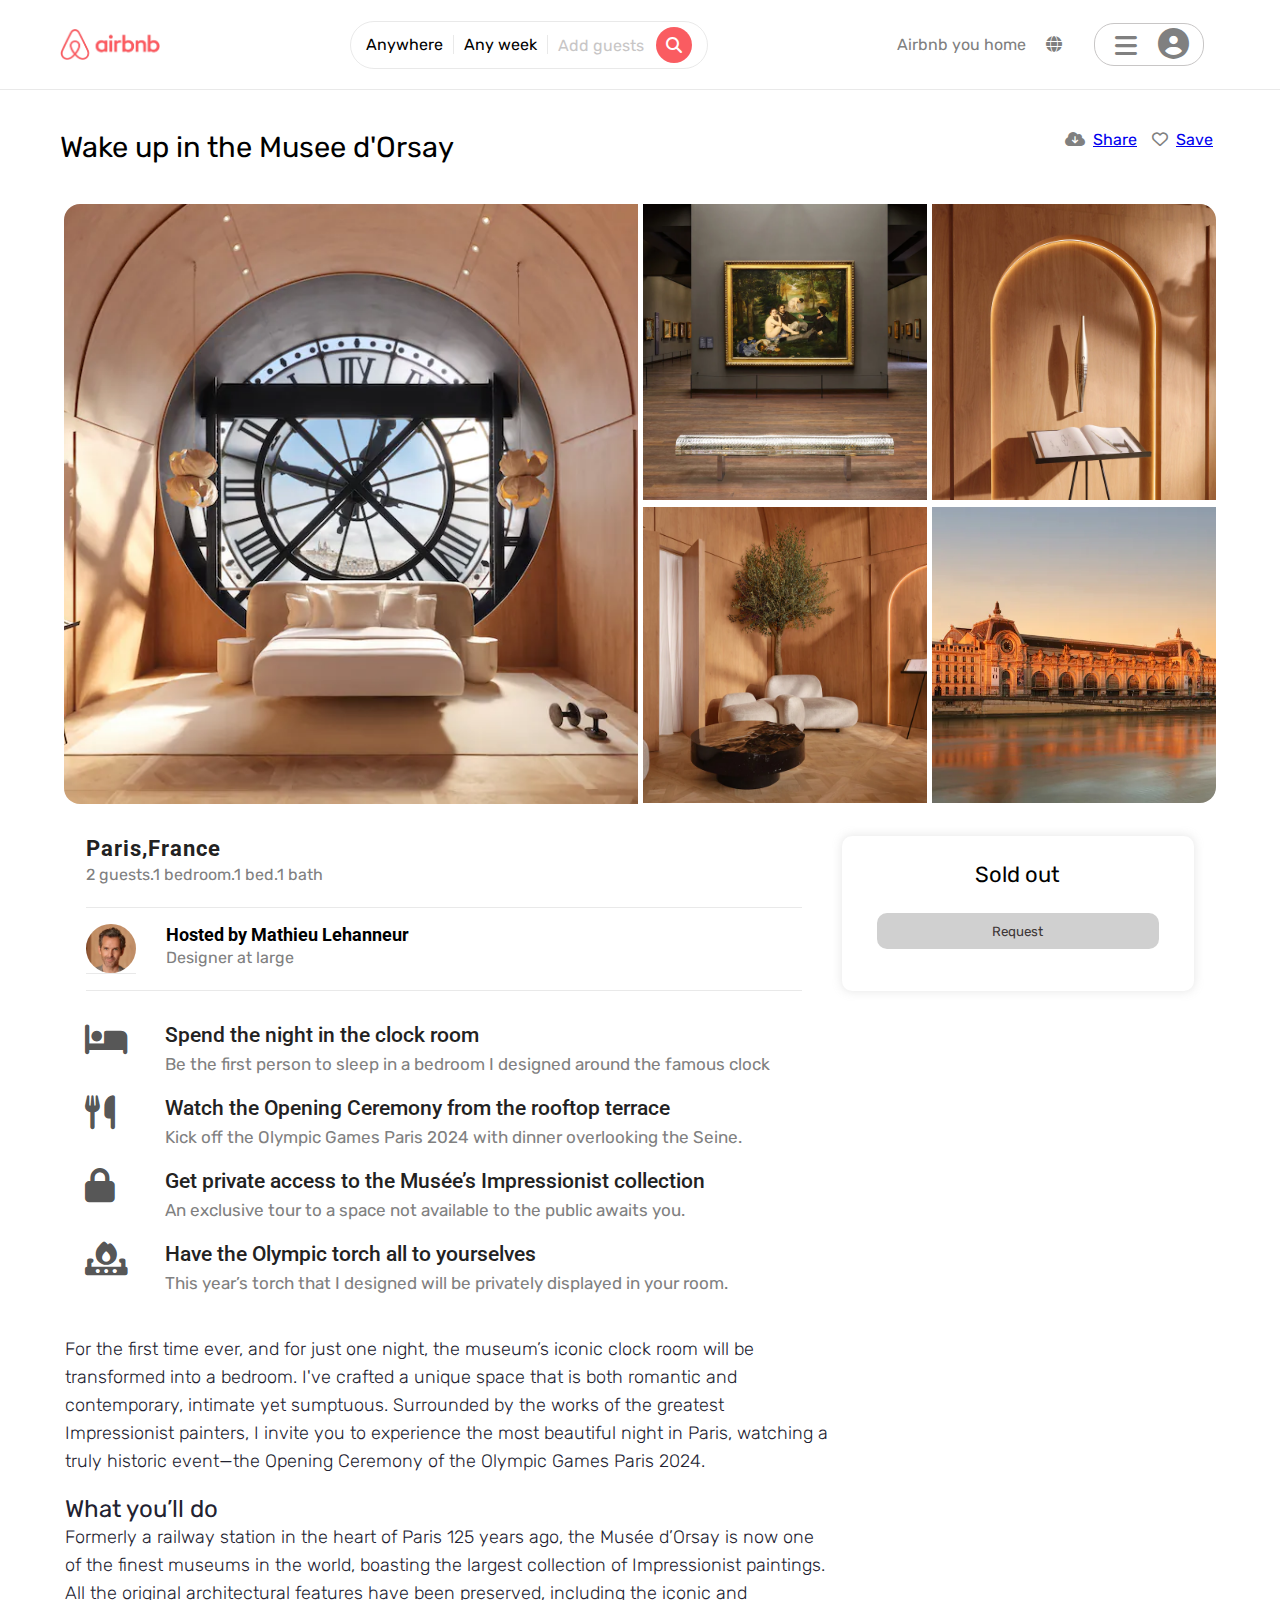
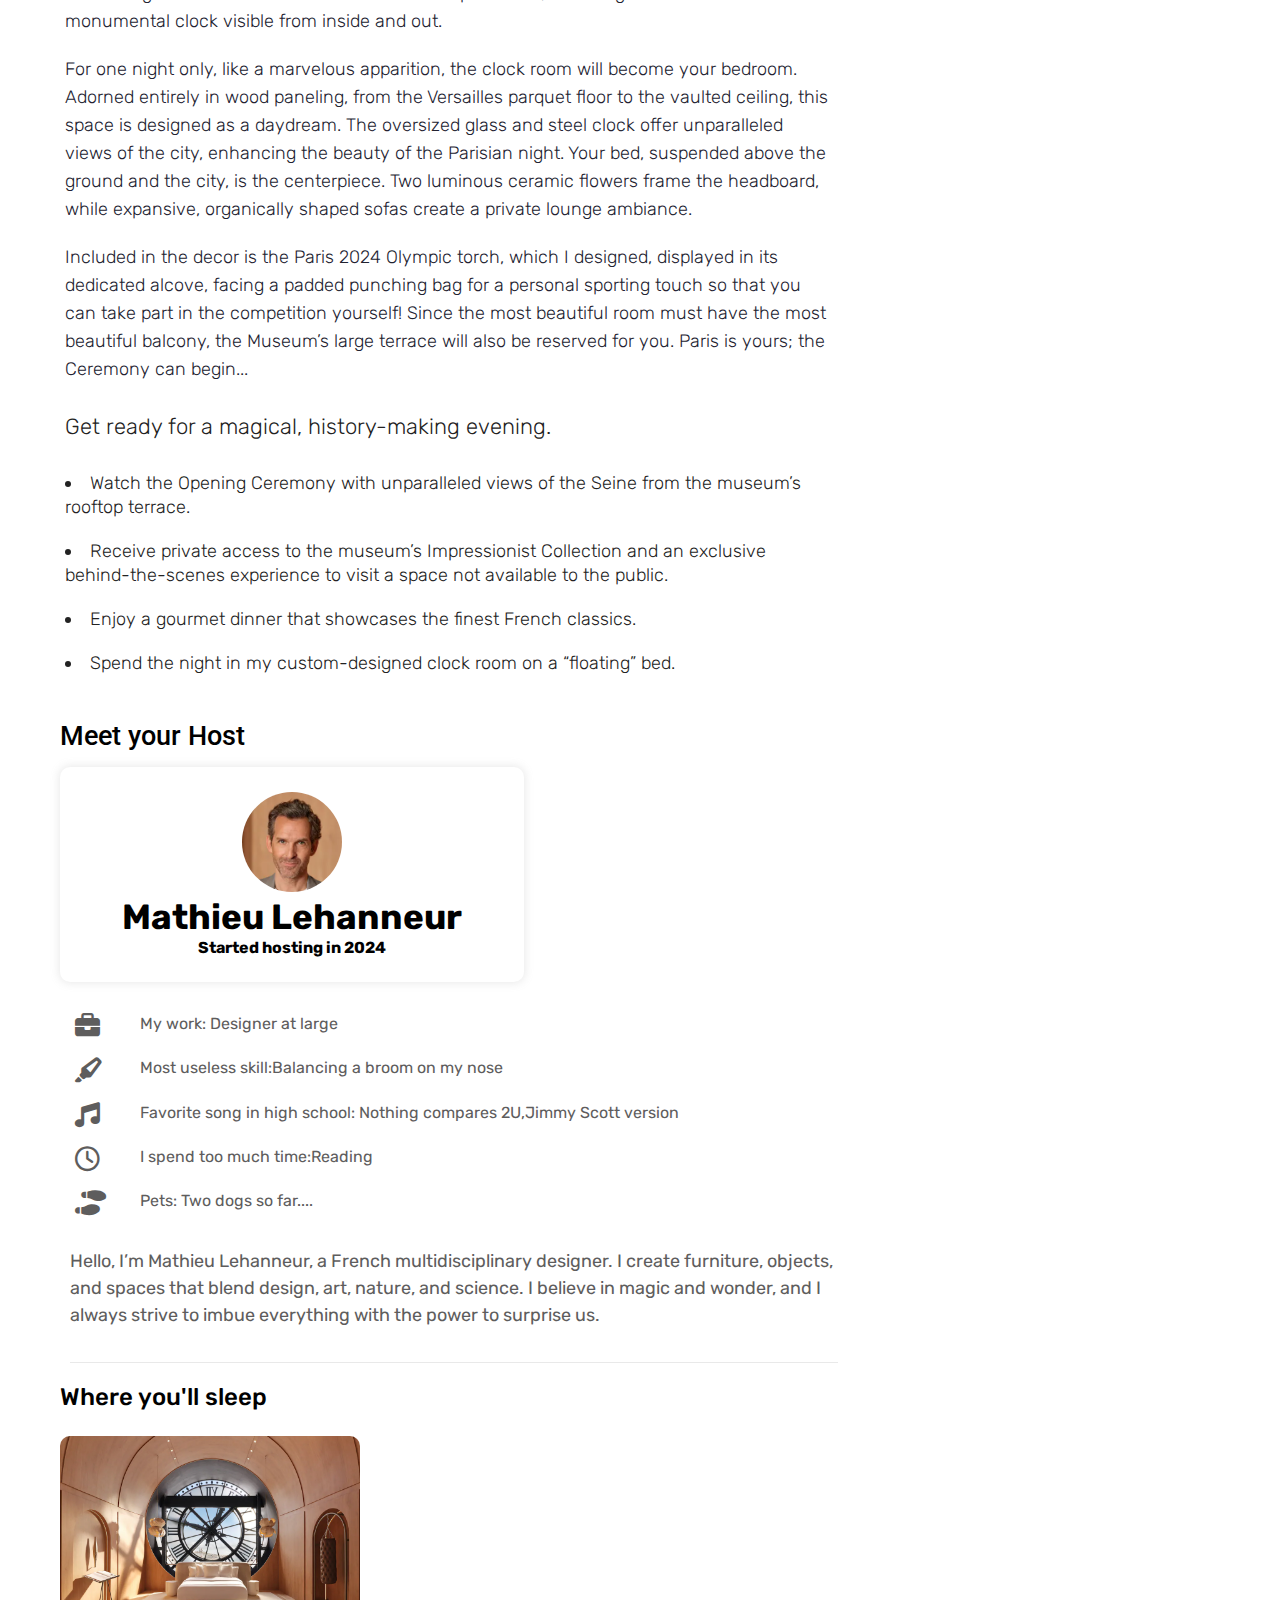
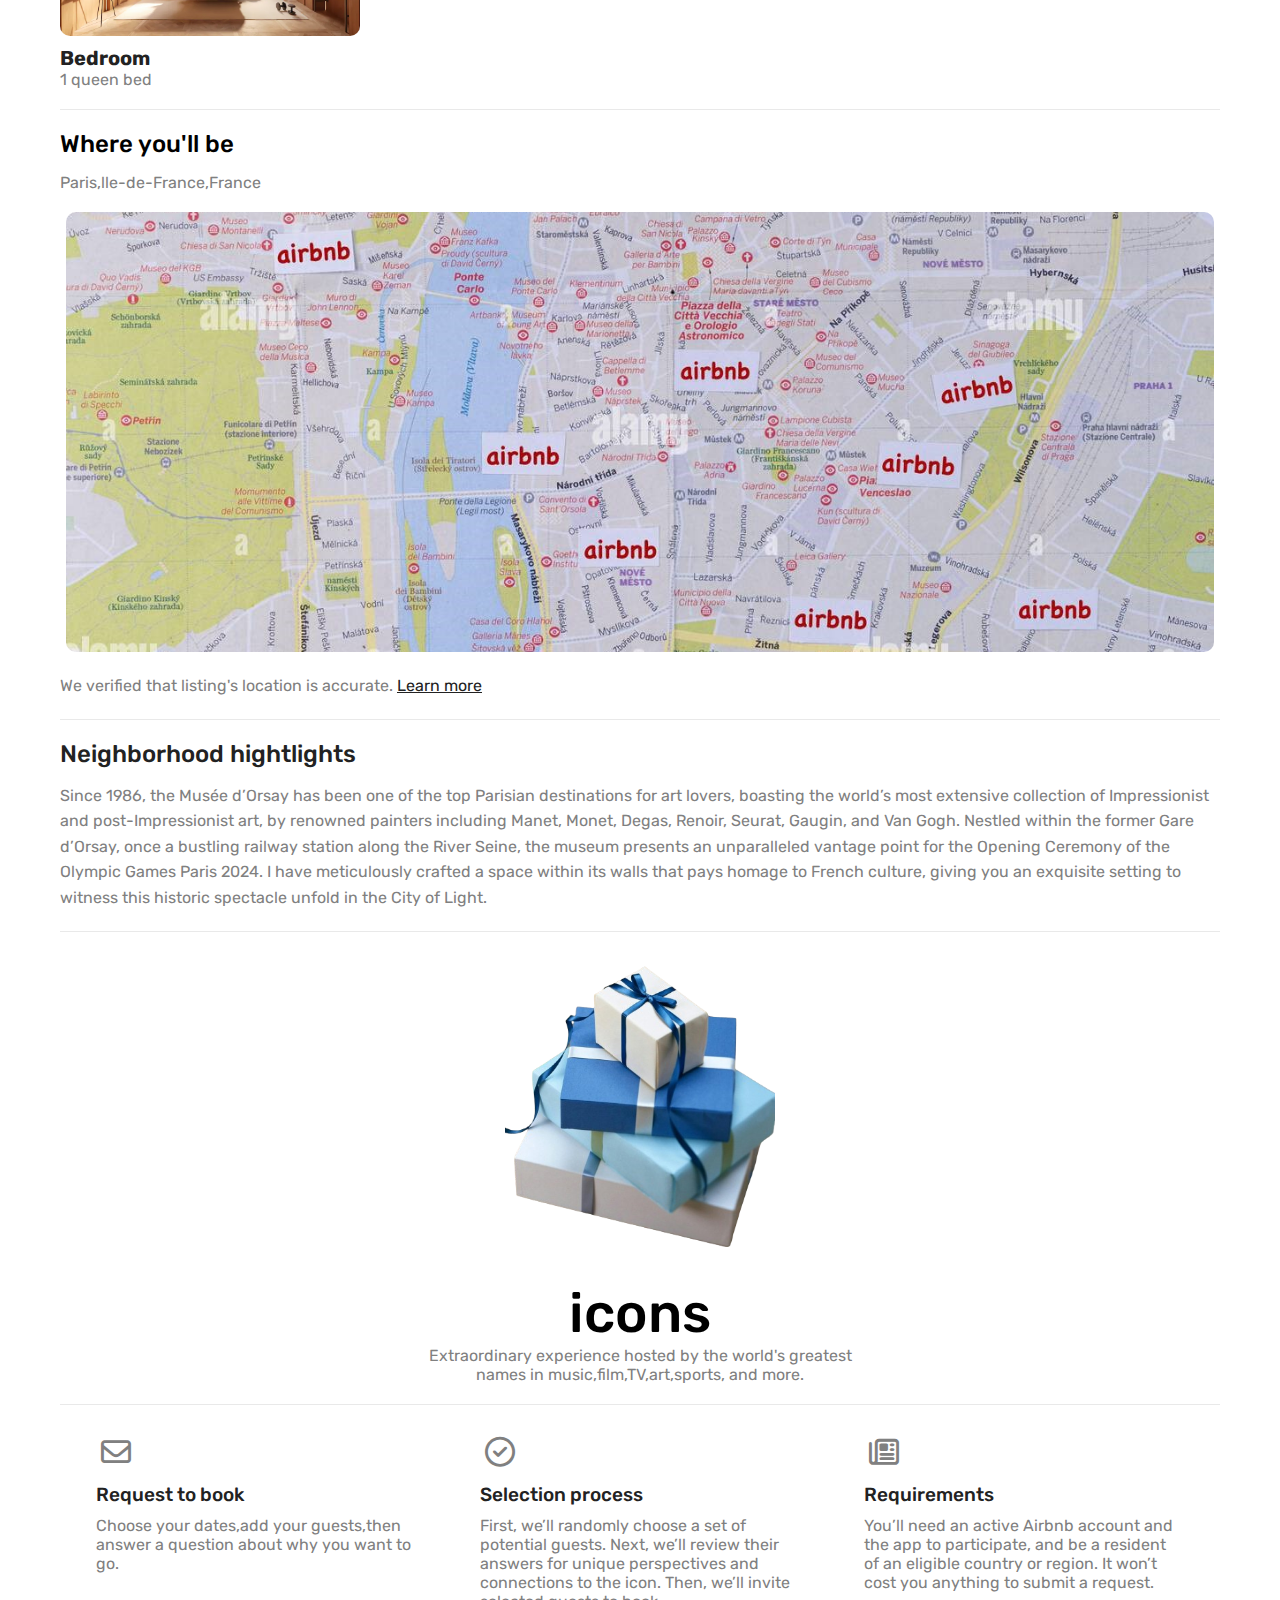
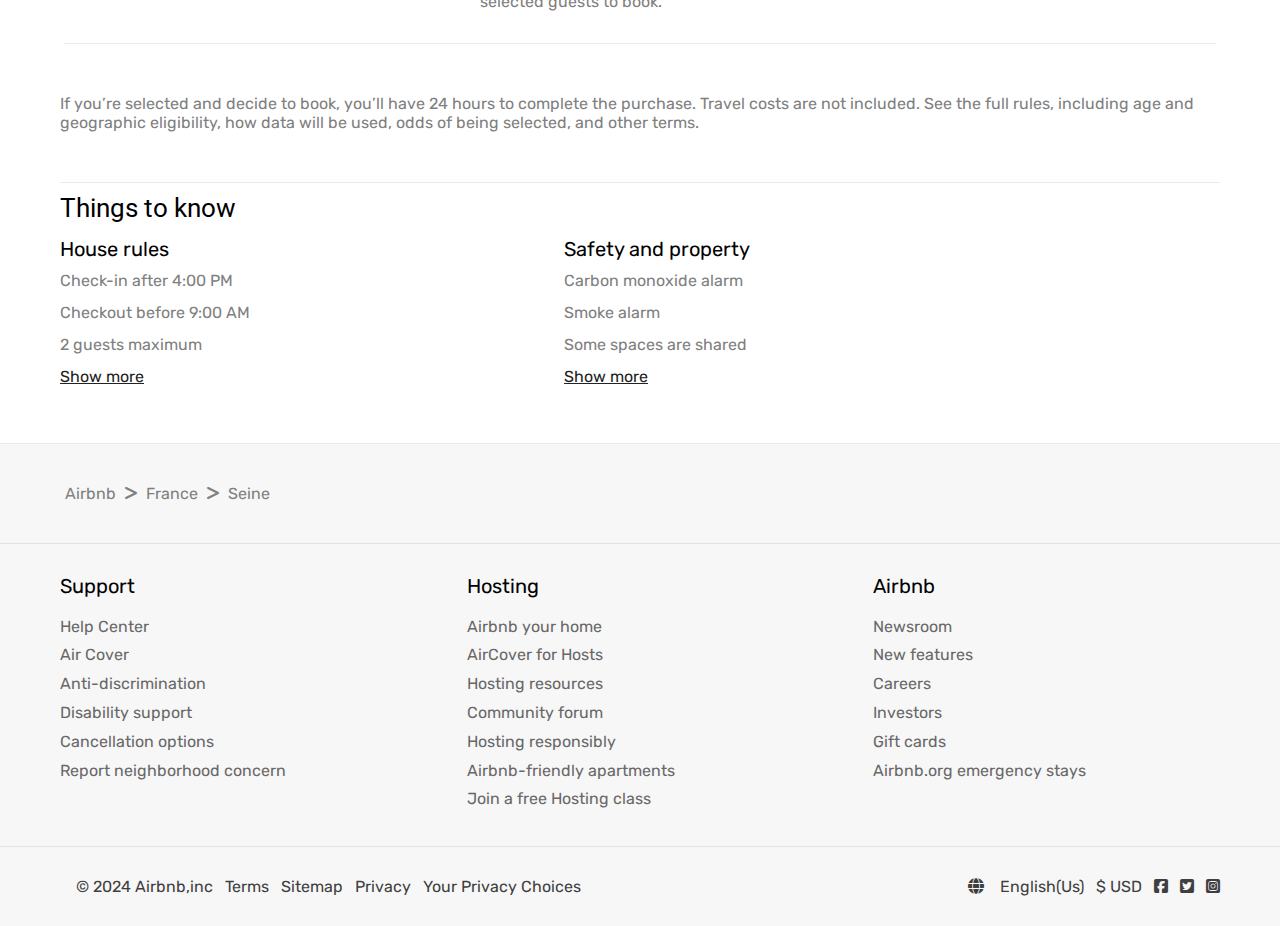
==== commit cdaeb580: "complete entire section" ====
--- a/index.html
+++ b/index.html
@@ -152,6 +152,7 @@
                 suspended above the ground and the city, is the centerpiece. Two luminous ceramic flowers frame the headboard, while
                 expansive, organically shaped sofas create a private lounge ambiance.
                 </p>
+               
                 <p>Included in the decor is the Paris 2024 Olympic torch, which I designed, displayed in its dedicated alcove, facing a
                 padded punching bag for a personal sporting touch so that you can take part in the competition yourself! Since the most
                 beautiful room must have the most beautiful balcony, the Museum’s large terrace will also be reserved for you. Paris is
--- a/css/style.css
+++ b/css/style.css
@@ -18,6 +18,7 @@
   text-decoration: none;
   scroll-behavior: smooth;
   font-family: Rubik;
+  transition: 1s;
 }
 nav {
   display: flex;
@@ -133,6 +134,9 @@
 img {
   object-fit: cover;
 }
+button:hover {
+  cursor: pointer;
+}
 .div1 img {
   object-fit: cover;
 }
@@ -428,6 +432,157 @@
   font-size: 16px;
   padding-bottom: 20px;
 }
+.service-icon {
+  text-align: center;
+  margin: 0 60px;
+  border-bottom: 1px solid var(--gray-color);
+}
+.service-img {
+  margin: 30px 0;
+}
+.service-img img {
+  object-fit: cover;
+}
+.service-icon h4 {
+  font-size: 55px;
+  font-weight: 500;
+}
+
+.service-icon p {
+  max-width: 450px;
+  margin: auto;
+  padding-bottom: 20px;
+  color: var(--black-color);
+}
+.service-process {
+  margin: 0 auto;
+  display: flex;
+  width: 90%;
+  /* background-color: lightcyan; */
+  flex-wrap: wrap;
+  border-bottom: 1px solid var(--gray-color);
+
+  /* flex-wrap: wrap; */
+}
+.service-process div {
+  width: 33%;
+  padding: 2rem;
+  /* padding-right: 15px; */
+  flex: 1 1 300px;
+}
+.service-process i {
+  font-size: 30px;
+  padding-bottom: 16px;
+}
+.service-process h4 {
+  font-size: 19px;
+  font-weight: 500;
+  padding-bottom: 10px;
+  /* padding-top: 20px; */
+  color: var(--black-color);
+}
+.service-information {
+  margin: 0 60px;
+  border-bottom: 1px solid var(--gray-color);
+}
+.service-information p {
+  padding: 50px 0;
+}
+
+.contact > h4 {
+  font-size: 26px;
+  font-weight: normal;
+  padding: 10px 0;
+  font-family: Roboto;
+  margin-left: 60px;
+}
+
+.contact-info {
+  display: flex;
+  width: 100%;
+  padding-bottom: 50px;
+  border-bottom: 1px solid var(--gray-color);
+}
+.contact-info div {
+  width: 30%;
+  margin: 0 60px;
+}
+.contact-info h4 {
+  padding: 4px 0;
+  font-weight: normal;
+  font-size: 20px;
+}
+.contact-info li a {
+  line-height: 2rem;
+  color: gray;
+}
+.contact-info li a:hover {
+  text-decoration: underline;
+}
+.show {
+  /* font-weight: bold; */
+  color: #222222 !important;
+  text-decoration: underline;
+}
+.contact-location {
+  padding: 40px 60px;
+  background: #f7f7f7;
+  border-bottom: 1px solid var(--gray-color);
+}
+.contact-location a,
+i {
+  color: gray;
+  margin-left: 5px;
+}
+.contact-location a:hover {
+  text-decoration: underline;
+}
+footer {
+  background: #f7f7f7;
+  /* padding: 0 60px; */
+}
+img:hover {
+  cursor: pointer;
+}
+
+.footer-container {
+  display: flex;
+  flex-wrap: wrap;
+  border-bottom: 1px solid var(--gray-color);
+  padding-left: 60px;
+}
+.footer-container div {
+  flex: 1 1 250px;
+  padding-bottom: 2rem;
+}
+.footer-container p {
+  padding: 30px 0px 15px 0;
+  font-size: 20px;
+}
+.footer-container a {
+  line-height: 1.8rem;
+  color: rgb(105, 104, 104);
+}
+.footer-container a:hover {
+  text-decoration: underline;
+}
+.footer-info p {
+  display: inline-block;
+}
+.footer-info {
+  display: flex;
+  justify-content: space-between;
+  padding: 30px 60px;
+  flex-wrap: wrap;
+}
+
+.footer-info * {
+  color: #3f3f3f;
+  margin-left: 8px;
+}
+.footer-info a:hover {
+  text-decoration: underline;
+}
 @media (max-width: 992px) {
   nav {
     padding: 20px;
@@ -470,6 +625,26 @@
     width: 60%;
     margin: auto;
   }
+
+  .service-process div:last-child {
+    display: block;
+    text-align: left;
+    /* width: 70%; */
+    margin: auto;
+    flex-grow: 0;
+  }
+  .contact-info div {
+    flex: 1;
+  }
+  .footer-info {
+    padding: 30px;
+  }
+  .footer-info div {
+    padding-bottom: 20px;
+  }
+  .footer-info * {
+    margin-left: 3px;
+  }
 }
 @media (max-width: 768px) {
   .banner-info {
@@ -519,12 +694,21 @@
     margin: auto;
   }
   .service-info img {
-    width: 60%;
+    width: 92%;
     display: block;
     margin: auto;
   }
   .service-location .img {
     height: auto;
+  }
+  .service-process div:last-child {
+    /* display: flex;
+    flex-direction: column; */
+
+    flex-grow: 1;
+  }
+  .service-information {
+    margin: 0 25px;
   }
 }
 @media (max-width: 576px) {
@@ -550,4 +734,27 @@
   .user-box h3 {
     font-size: 23px;
   }
-}
+  .user-info i {
+    display: none;
+  }
+  .user-info p:before {
+    content: "\2714";
+    padding-right: 6px;
+  }
+
+  .contact-info {
+    display: block;
+  }
+  .contact-info div {
+    width: 100%;
+  }
+  .contact-info div:first-child {
+    margin-bottom: 50px;
+  }
+  /* .footer-info {
+    padding-right: 0px;
+  } */
+  .footer-info div:first-child a {
+    display: block;
+  }
+}
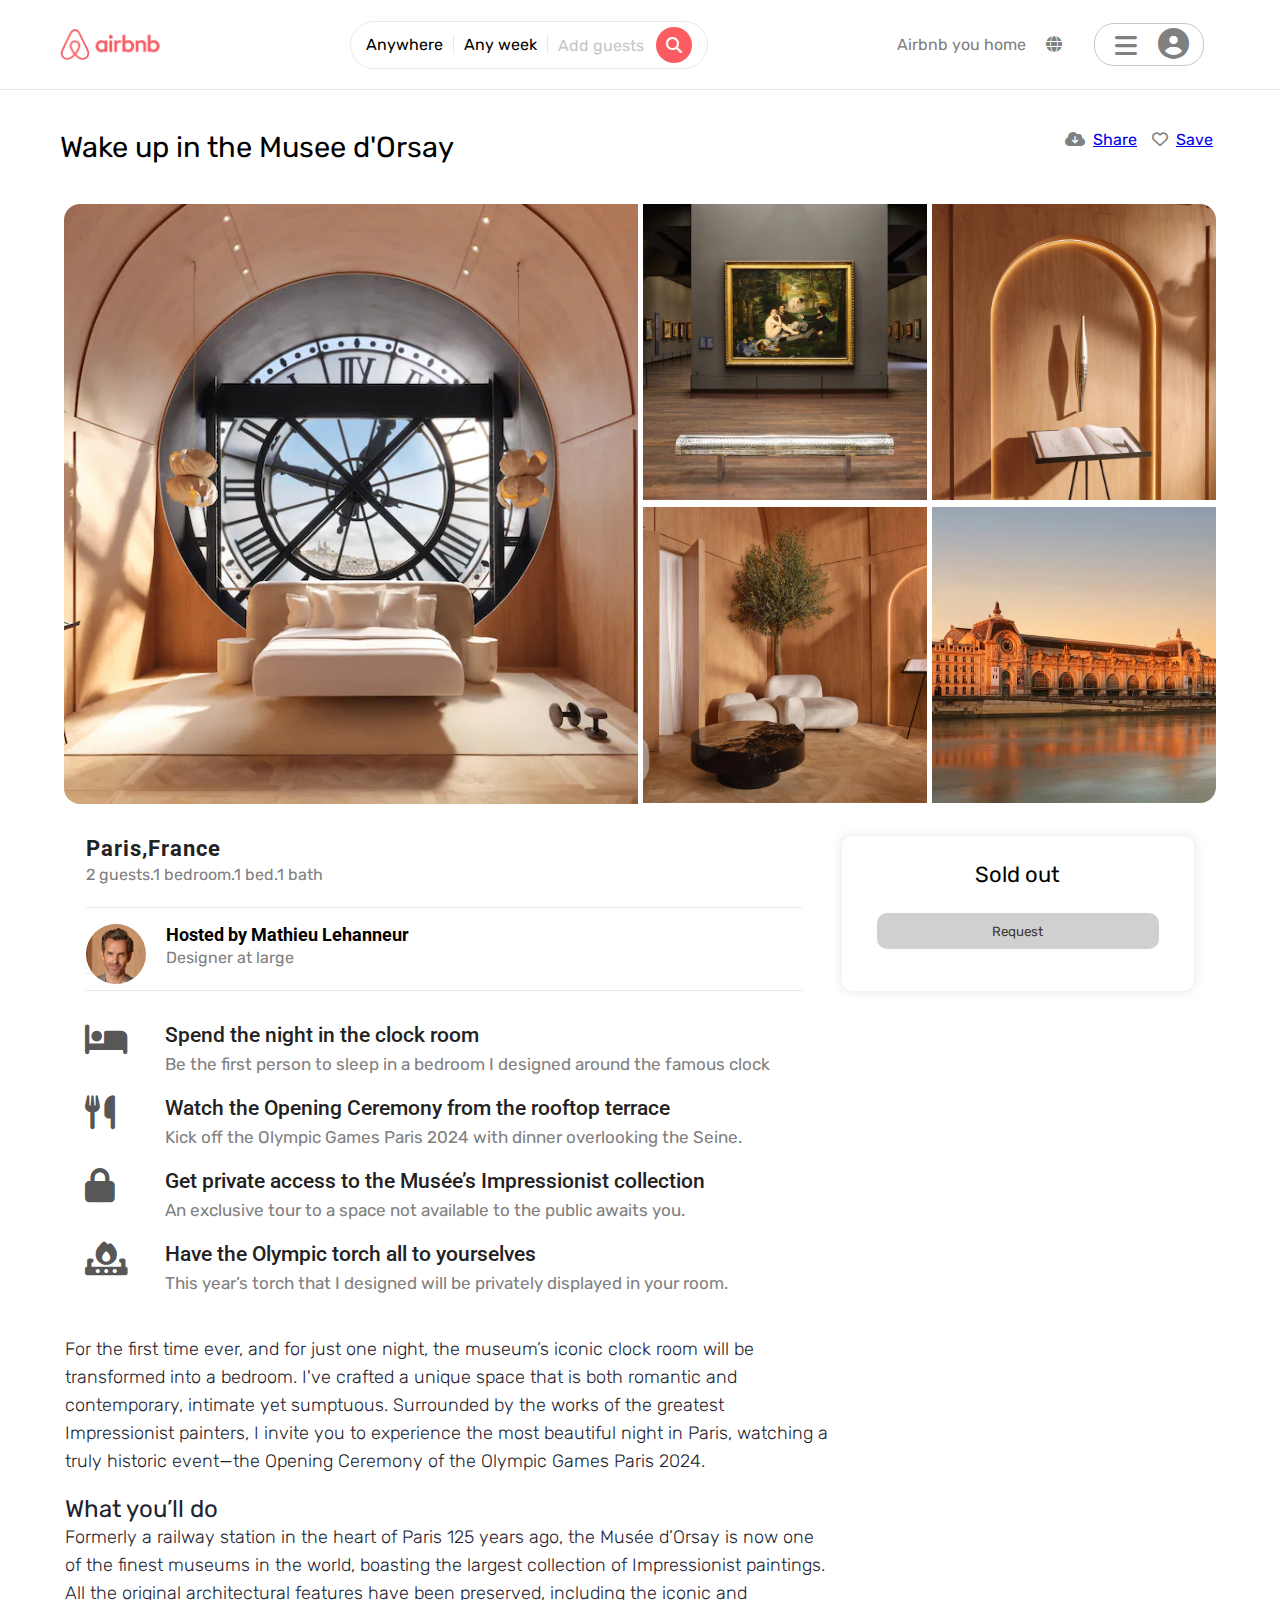
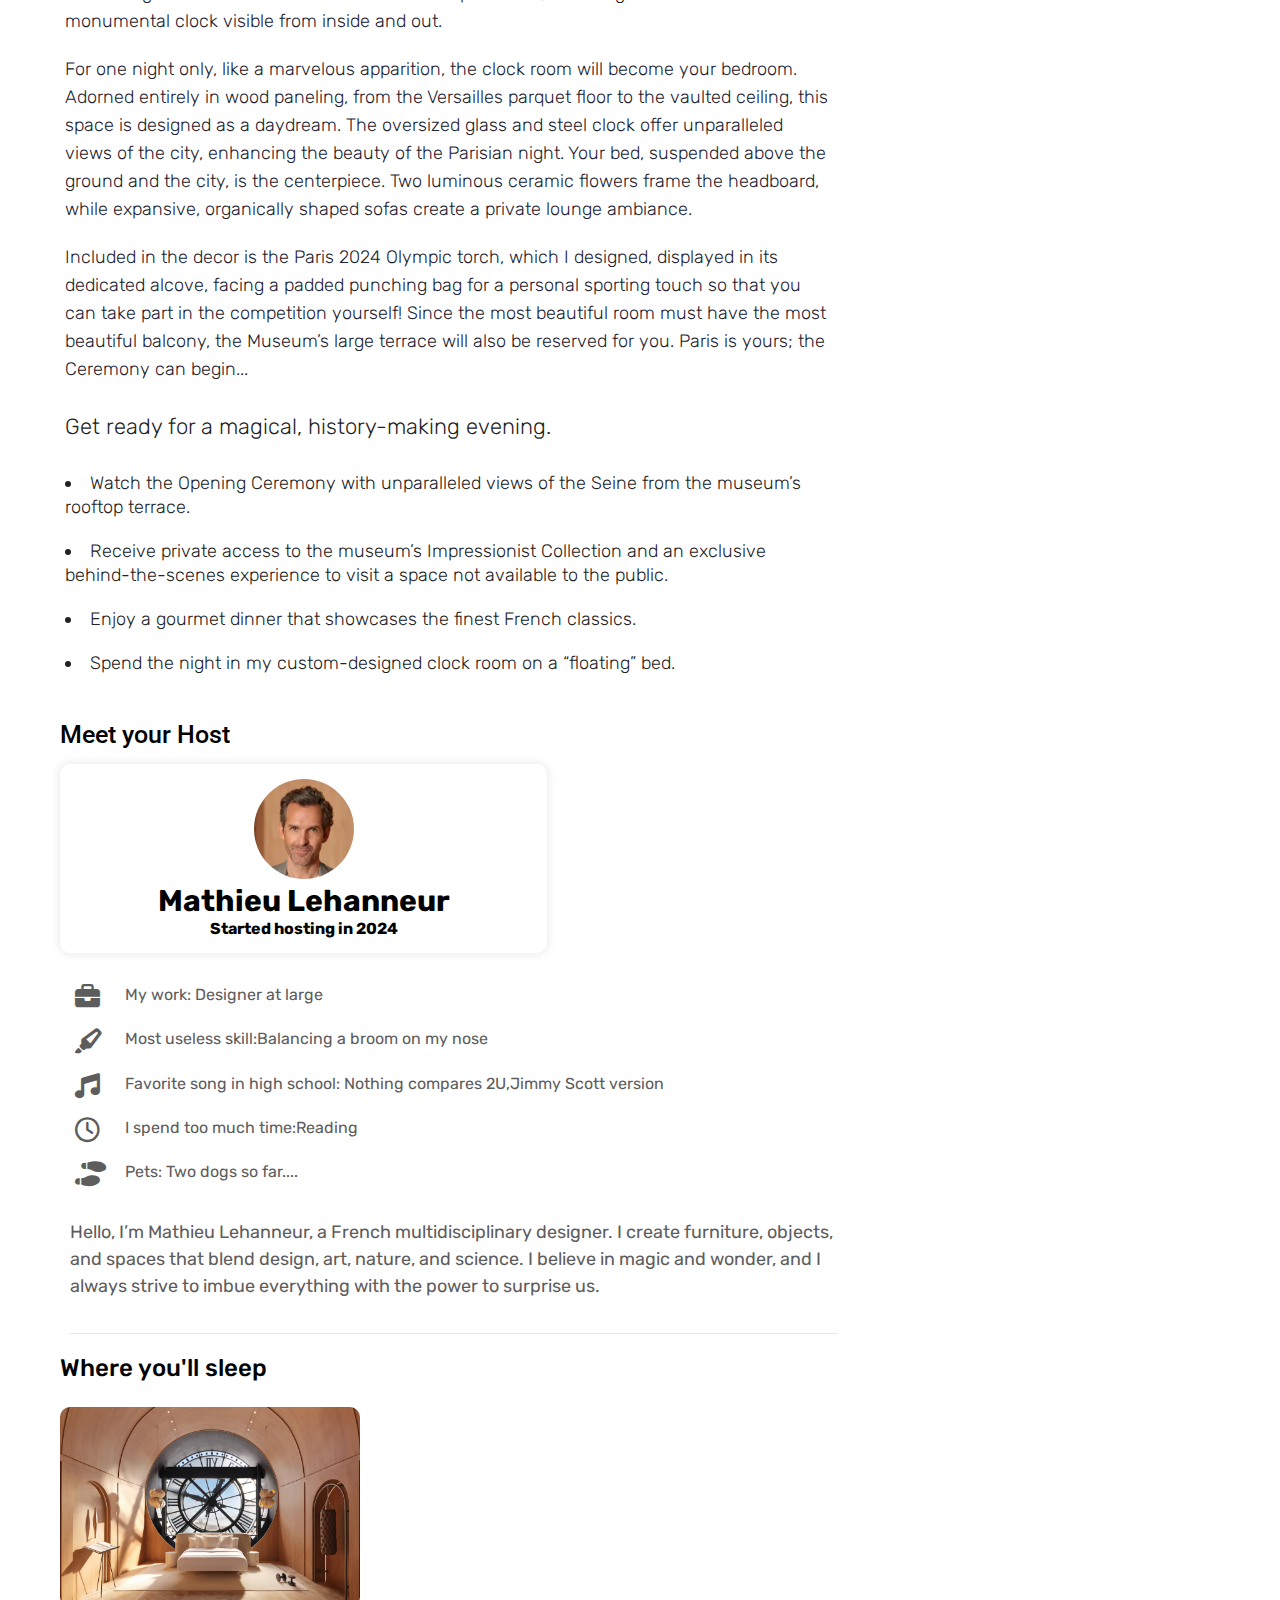
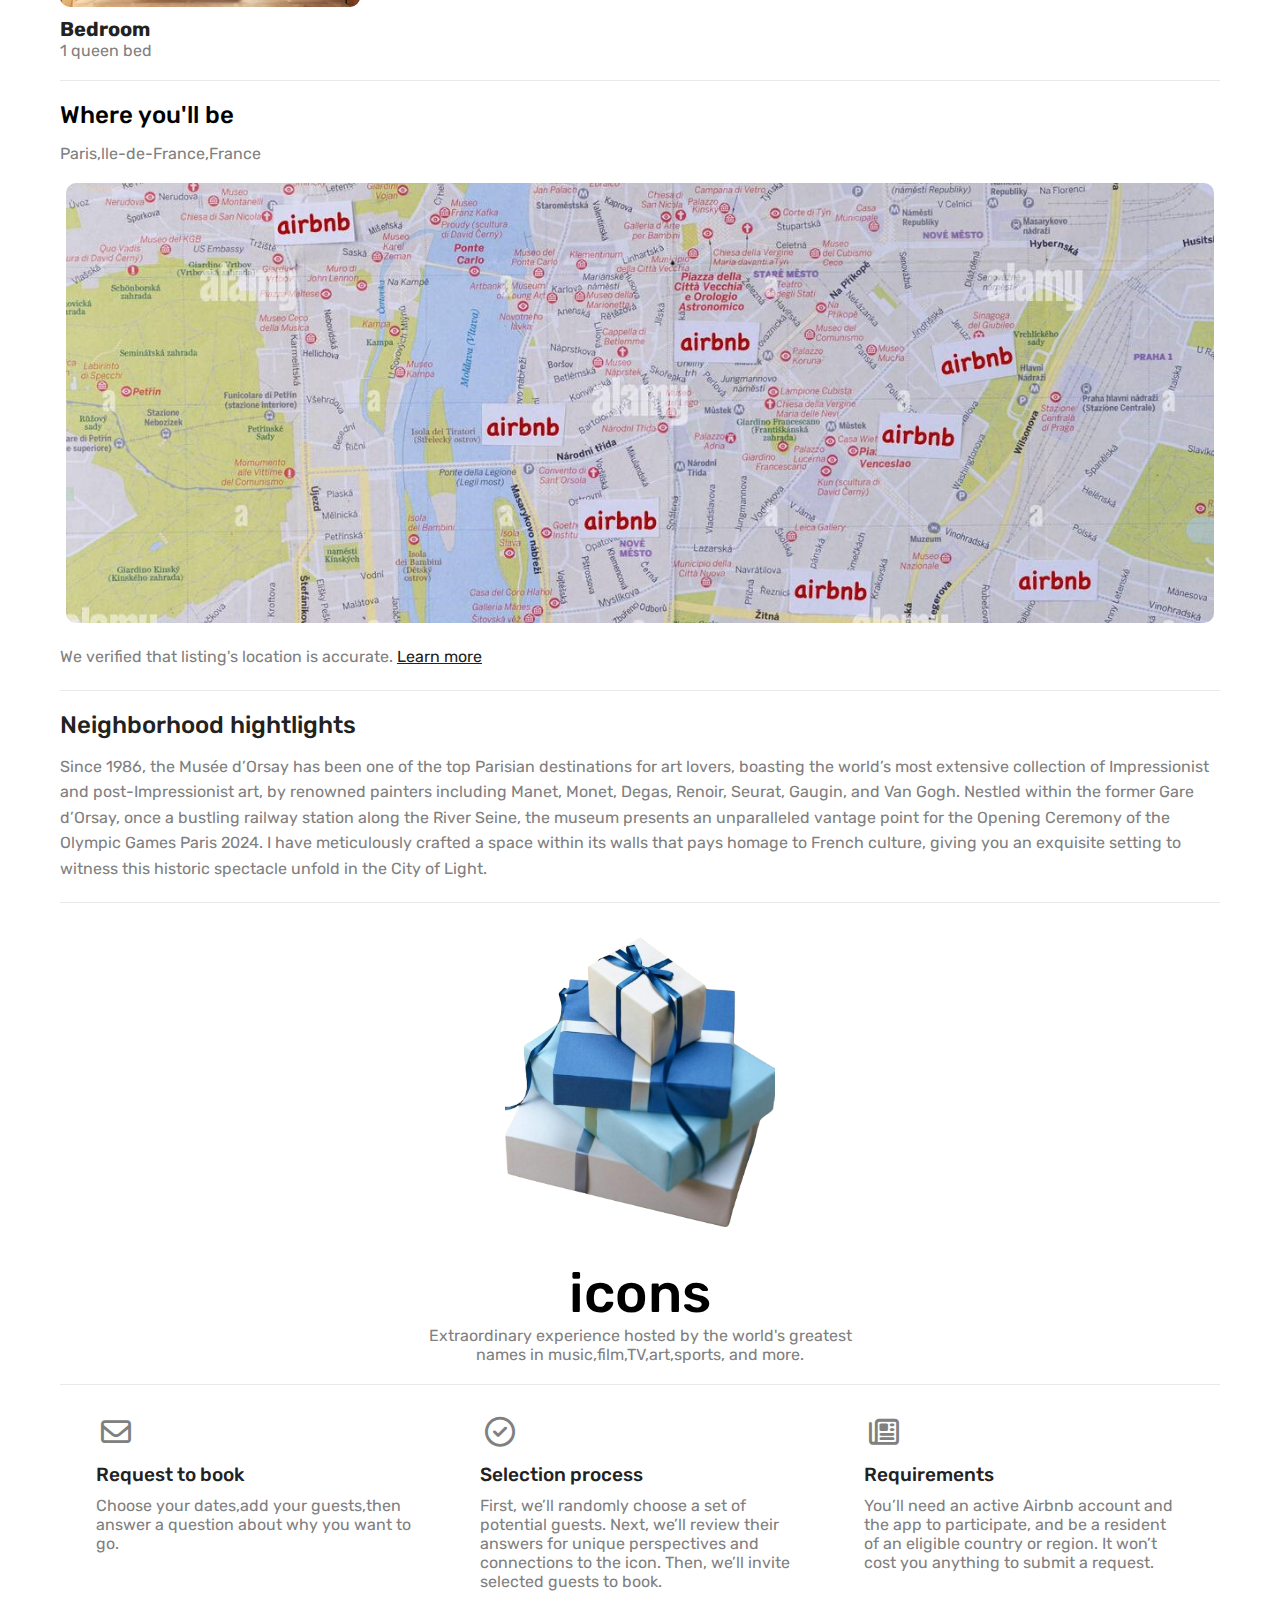
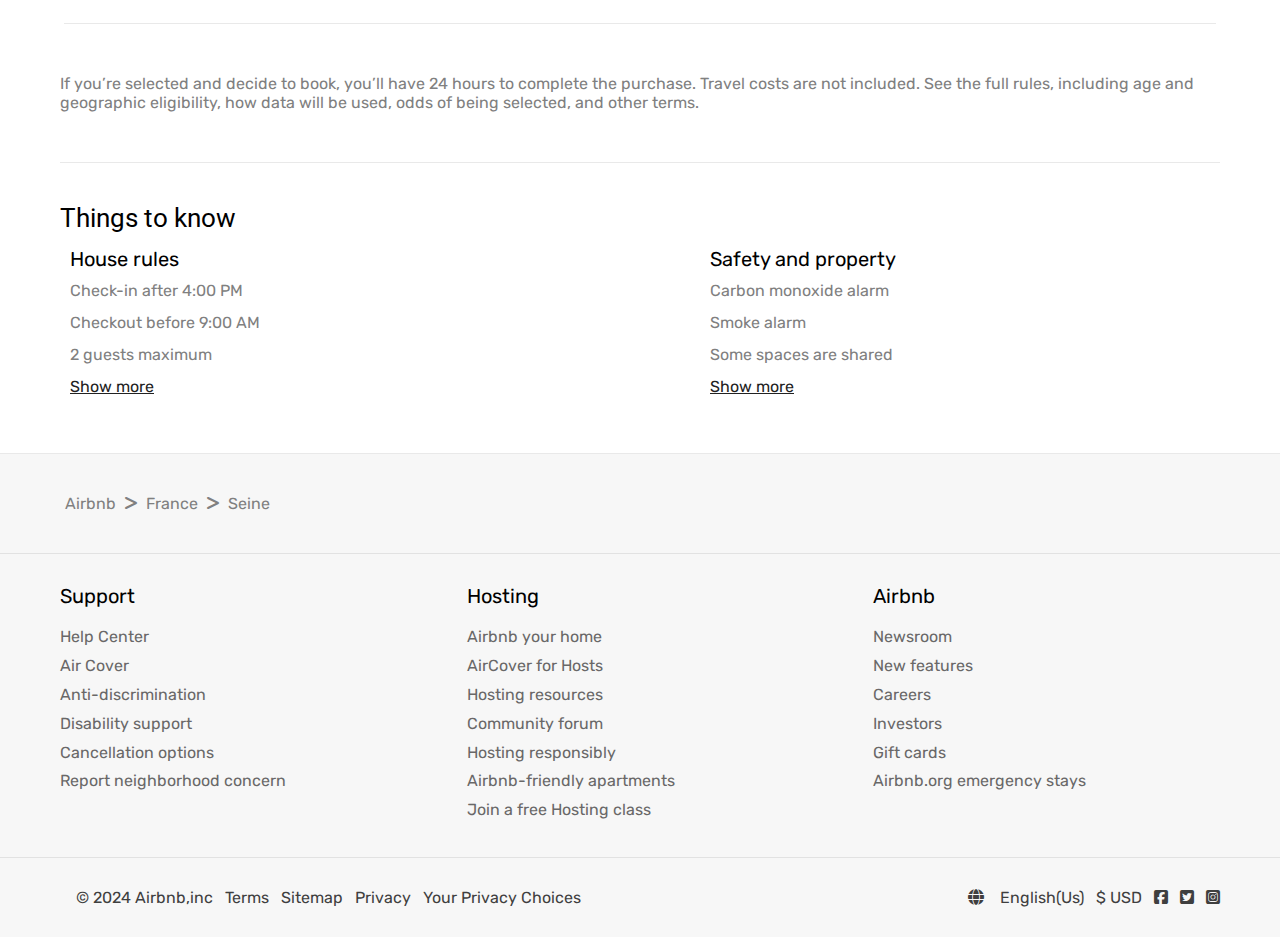
==== commit 25f54fac: "final result" ====
--- a/index.html
+++ b/index.html
@@ -37,19 +37,19 @@
             <div class="banner-img">
                 
                     <div class="div1"> 
-                        <img src="img/img-1.webp" alt="">
+                        <img src="img/img-1.webp" alt="img">
                     </div>
                     <div class="div2"> 
-                        <img src="img/img-2.webp" alt="">
+                        <img src="img/img-2.webp" alt="img">
                     </div>
                     <div class="div3">
-                        <img src="img/img-3.webp" alt="">    
+                        <img src="img/img-3.webp" alt="img">    
                     </div>
                     <div class="div4"> 
-                        <img src="img/img-4.webp" alt="">
+                        <img src="img/img-4.webp" alt="img">
                     </div>
                     <div class="div5"> 
-                        <img src="img/img-5.webp" alt="">
+                        <img src="img/img-5.webp" alt="img">
                     </div>
                
             </div>
@@ -157,6 +157,8 @@
                 padded punching bag for a personal sporting touch so that you can take part in the competition yourself! Since the most
                 beautiful room must have the most beautiful balcony, the Museum’s large terrace will also be reserved for you. Paris is
                 yours; the Ceremony can begin...</p>
+
+                
                 <p class="list-title">Get ready for a magical, history-making evening.</p>
                 <ul class="menu-lists">
                    
@@ -222,7 +224,7 @@
                 <p>Paris,lle-de-France,France</p>
                 
                 <div class="img">
-                    <img src="img/map.jpg" alt="map" width="500">
+                    <img src="img/map.jpg" alt="map" width="200">
                 </div>
                 <p>We verified that listing's location is accurate. <a href="#">Learn more</a></p>
             </div>
--- a/css/style.css
+++ b/css/style.css
@@ -100,11 +100,10 @@
   display: grid;
   grid-template-columns: repeat(12, 1fr);
   grid-template-rows: repeat(12, 1fr);
-  grid-column-gap: 0px;
-  grid-row-gap: 0px;
+  grid-column-gap: 5px;
+  grid-row-gap: 5px;
   width: 90%;
   margin: auto;
-  gap: 5px;
 }
 
 .div1 {
@@ -198,8 +197,8 @@
   margin-right: 30px;
 }
 .about-user div:first-child img {
-  width: 100%;
-  height: 100%;
+  /* width: 100%;
+  height: 100%; */
   border-radius: 50%;
   object-fit: cover;
 }
@@ -310,21 +309,23 @@
 }
 .user-menu h4 {
   padding: 15px 0;
-  font-size: 27px;
+  font-size: 25px;
   font-family: Roboto;
   font-weight: 500;
 }
 .user-box {
-  /* border: 1px solid var(--gray-color); */
-  width: 40%;
+  width: 42%;
   display: block;
   text-align: center;
-  padding: 25px;
+  padding: 15px;
   box-shadow: 0 0 8px 1px var(--gray-color);
   border-radius: 10px;
 }
+.user-box:hover {
+  box-shadow: 0 0 25px 1px var(--gray-color);
+}
 .user-box h3 {
-  font-size: 35px;
+  font-size: 30px;
 }
 .user-box p {
   font-weight: bold;
@@ -336,7 +337,7 @@
 }
 .user-info-container {
   padding: 0 70px;
-  margin-top: 2rem;
+  margin: 2rem 0;
 }
 .user-info {
   display: flex;
@@ -348,7 +349,7 @@
 .user-info i {
   font-size: 25px;
   width: 50px;
-  margin-right: 15px;
+  padding-right: 15px;
 }
 .user-greeting p {
   margin: 0 70px;
@@ -492,7 +493,7 @@
 .contact > h4 {
   font-size: 26px;
   font-weight: normal;
-  padding: 10px 0;
+  padding: 40px 0 10px 0;
   font-family: Roboto;
   margin-left: 60px;
 }
@@ -500,12 +501,15 @@
 .contact-info {
   display: flex;
   width: 100%;
+  flex-wrap: wrap;
+  /* padding-top: 50px; */
   padding-bottom: 50px;
   border-bottom: 1px solid var(--gray-color);
 }
 .contact-info div {
-  width: 30%;
-  margin: 0 60px;
+  flex: 1 1 33%;
+  /* width: 30%; */
+  margin: 0 70px;
 }
 .contact-info h4 {
   padding: 4px 0;
@@ -597,6 +601,7 @@
   .banner-img div {
     flex: 1 1 400px;
     width: 80%;
+    /* height: auto; */
     margin: auto;
     margin-bottom: 20px;
   }
@@ -605,6 +610,11 @@
     border-radius: none;
     object-fit: cover;
   }
+  .banner-img img:hover {
+    border: 1px solid black;
+    box-shadow: 0px 0px 4px 1px gray;
+  }
+
   .div1 img,
   .div2 img,
   .div3 img,
@@ -622,8 +632,16 @@
     font-size: 34px;
   }
   .user-box {
-    width: 60%;
-    margin: auto;
+    width: 50%;
+    margin: auto;
+    padding: 20px;
+  }
+  .user-box h3 {
+    font-size: 22px;
+  }
+  .user-box p {
+    font-size: 15px;
+    font-weight: normal;
   }
 
   .service-process div:last-child {
@@ -634,7 +652,8 @@
     flex-grow: 0;
   }
   .contact-info div {
-    flex: 1;
+    flex: 1 1 30%;
+    margin: 0 90px;
   }
   .footer-info {
     padding: 30px;
@@ -651,6 +670,7 @@
     display: none;
   }
   .banner-title {
+    display: block;
     text-align: center;
   }
   .about-container {
@@ -669,6 +689,20 @@
   .about-status p {
     padding-top: 30px;
   }
+  .user-menu {
+    width: 100%;
+    padding: 0;
+  }
+  .user-box {
+    margin: auto;
+  }
+  .user-box h3 {
+    font-size: 22px;
+  }
+  .user-box p {
+    font-size: 15px;
+    font-weight: normal;
+  }
   .menu-content {
     width: 96%;
     margin: auto;
@@ -680,15 +714,29 @@
     width: 70%;
   }
   .user-info-container {
-    padding: 40px;
-  }
-  .user-greeting p {
+    padding: 0 30px;
+    margin: 2rem 0;
+  }
+
+  .user-info {
+    display: flex;
+    width: 97%;
+    margin: auto;
+    margin-top: 1.2rem;
+  }
+  .user-info * {
+    color: rgb(94, 93, 93);
+  }
+  .user-info i {
+    font-size: 25px;
+    width: 15%;
+    padding-right: 15px;
+    margin: auto;
+  }
+  .user-info p {
     width: 80%;
-    margin: 0 40px;
-  }
-  /* .user-info {
-    text-align: center;
-  } */
+  }
+
   .service-info * {
     text-align: center;
     margin: auto;
@@ -710,51 +758,104 @@
   .service-information {
     margin: 0 25px;
   }
+  .contact-info div {
+    flex: 1 1 35%;
+
+    /* width: 30%; */
+    margin: 0 45px;
+  }
+  .contact-info div:first-child {
+    margin-bottom: 30px;
+  }
 }
 @media (max-width: 576px) {
+  .about-container {
+    padding: 0 40px;
+  }
   nav {
-    padding: 10px;
+    padding: 0 15px;
   }
   .nav-info p:first-child {
     display: none;
   }
+  .nav-info p:last-child {
+    margin: 0px;
+  }
+  .banner-title {
+    padding: 10px 0;
+    margin: 15px;
+  }
   .banner-img div {
-    flex: 1 1 350px;
+    width: 96%;
+    margin: 7px auto;
+    /* height: auto; */
+  }
+  .banner-img img {
+    width: 100%;
+    height: 100%;
   }
   .about-status {
     width: 90%;
   }
-
+  .user-greeting p {
+    margin: 0 30px;
+    width: 86%;
+  }
+  .service-hightlight {
+    margin: 0px 30px;
+  }
+  .service-icon {
+    text-align: center;
+    margin: 0 10px;
+    border-bottom: 1px solid var(--gray-color);
+  }
+  .service-img {
+    margin: 10px 0;
+  }
+  .contact-location {
+    padding: 30px;
+  }
+  .menu-info {
+    padding: 0 20px;
+  }
+  .menu-container {
+    padding: 0 20px;
+  }
+  .menu-content div h4 {
+    line-height: 1.2rem;
+    font-size: 18px;
+  }
+  .menu-content div p {
+    font-size: 15px;
+    margin-bottom: 15px;
+    margin-top: -3px;
+  }
   .menu-content {
     width: 100%;
   }
-  .user-box {
-    width: 90%;
-  }
-  .user-box h3 {
-    font-size: 23px;
-  }
-  .user-info i {
-    display: none;
-  }
-  .user-info p:before {
-    content: "\2714";
-    padding-right: 6px;
-  }
-
-  .contact-info {
-    display: block;
-  }
-  .contact-info div {
-    width: 100%;
-  }
-  .contact-info div:first-child {
-    margin-bottom: 50px;
-  }
-  /* .footer-info {
-    padding-right: 0px;
-  } */
-  .footer-info div:first-child a {
-    display: block;
-  }
-}
+  .menu-content i {
+    font-size: 34px;
+    padding: 0 10px;
+    color: #292929ce;
+    width: 0px;
+    margin-right: 50px;
+
+    .user-box {
+      width: 90%;
+    }
+    .user-box h3 {
+      font-size: 23px;
+    }
+    .user-info i {
+      display: none;
+    }
+    .user-info p:before {
+      content: "\2714";
+      padding-right: 6px;
+    }
+
+    .footer-info div:first-child a {
+      display: block;
+    }
+  }
+}
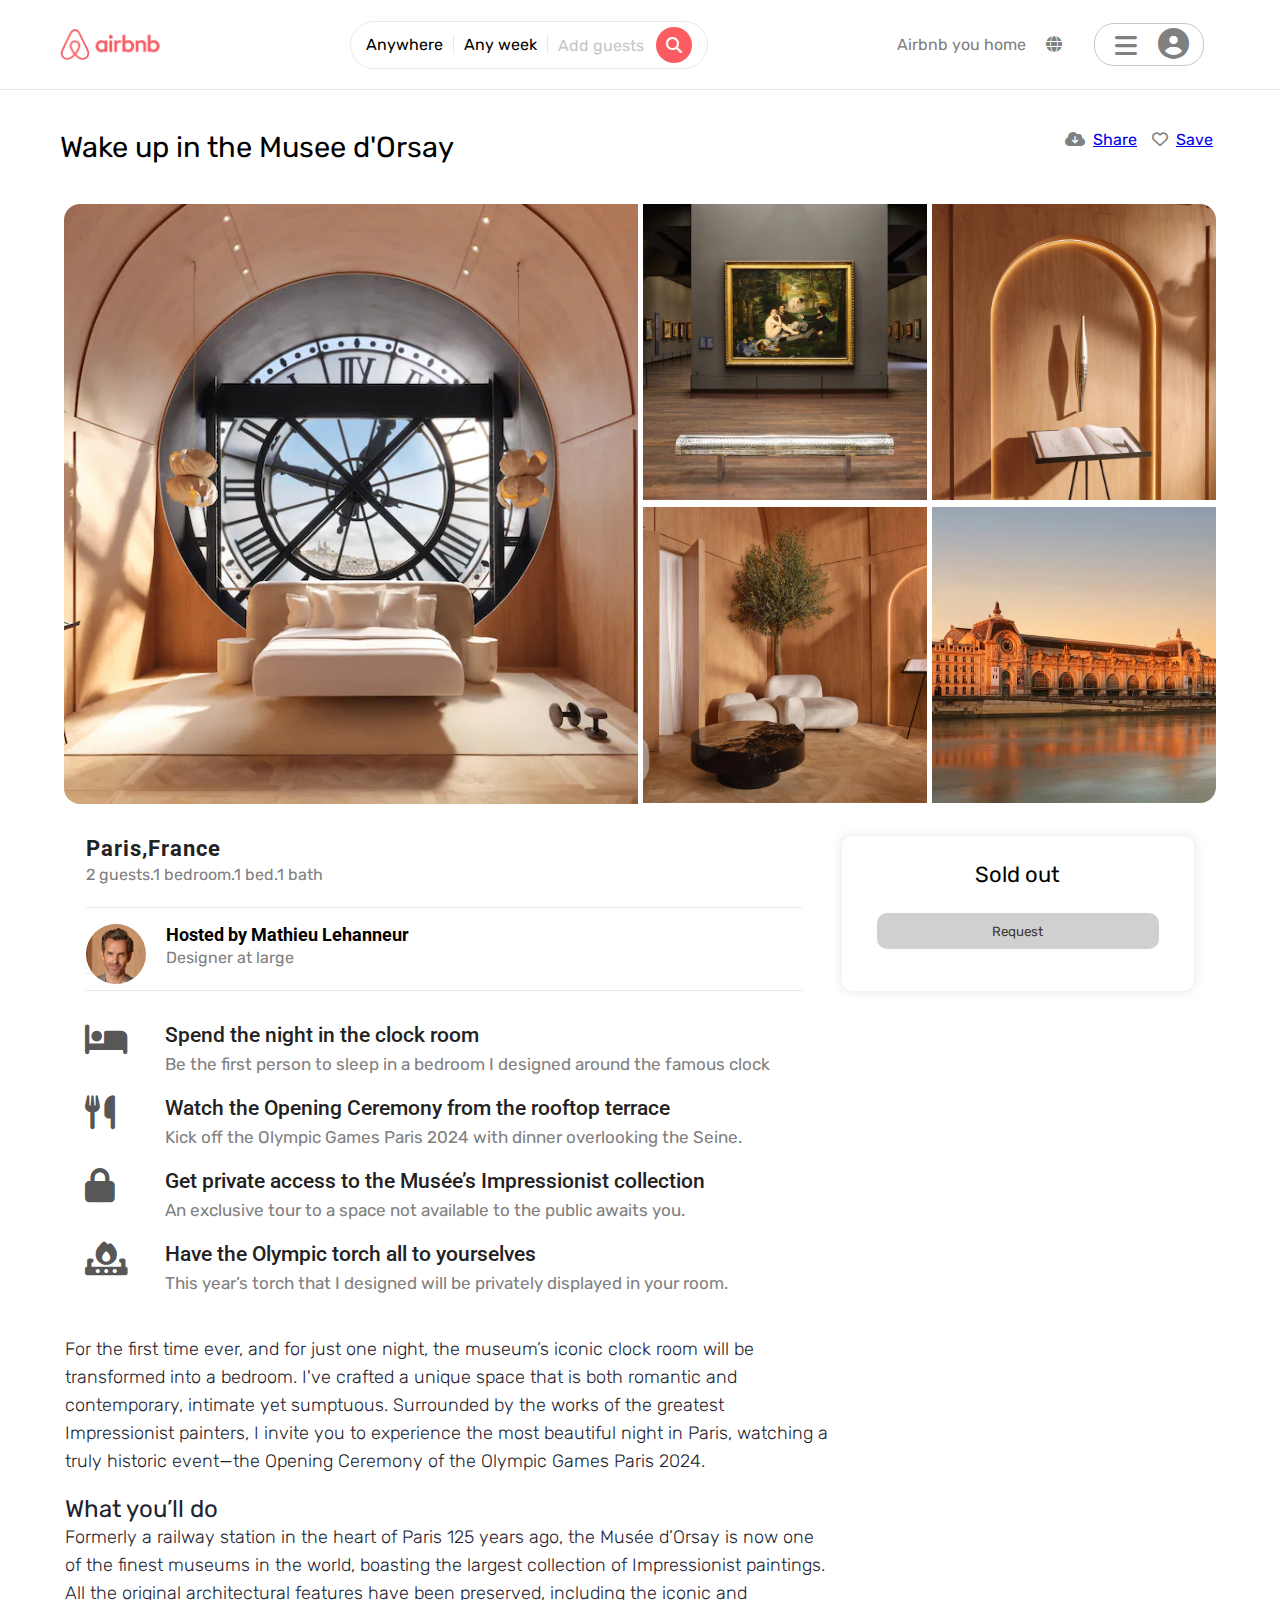
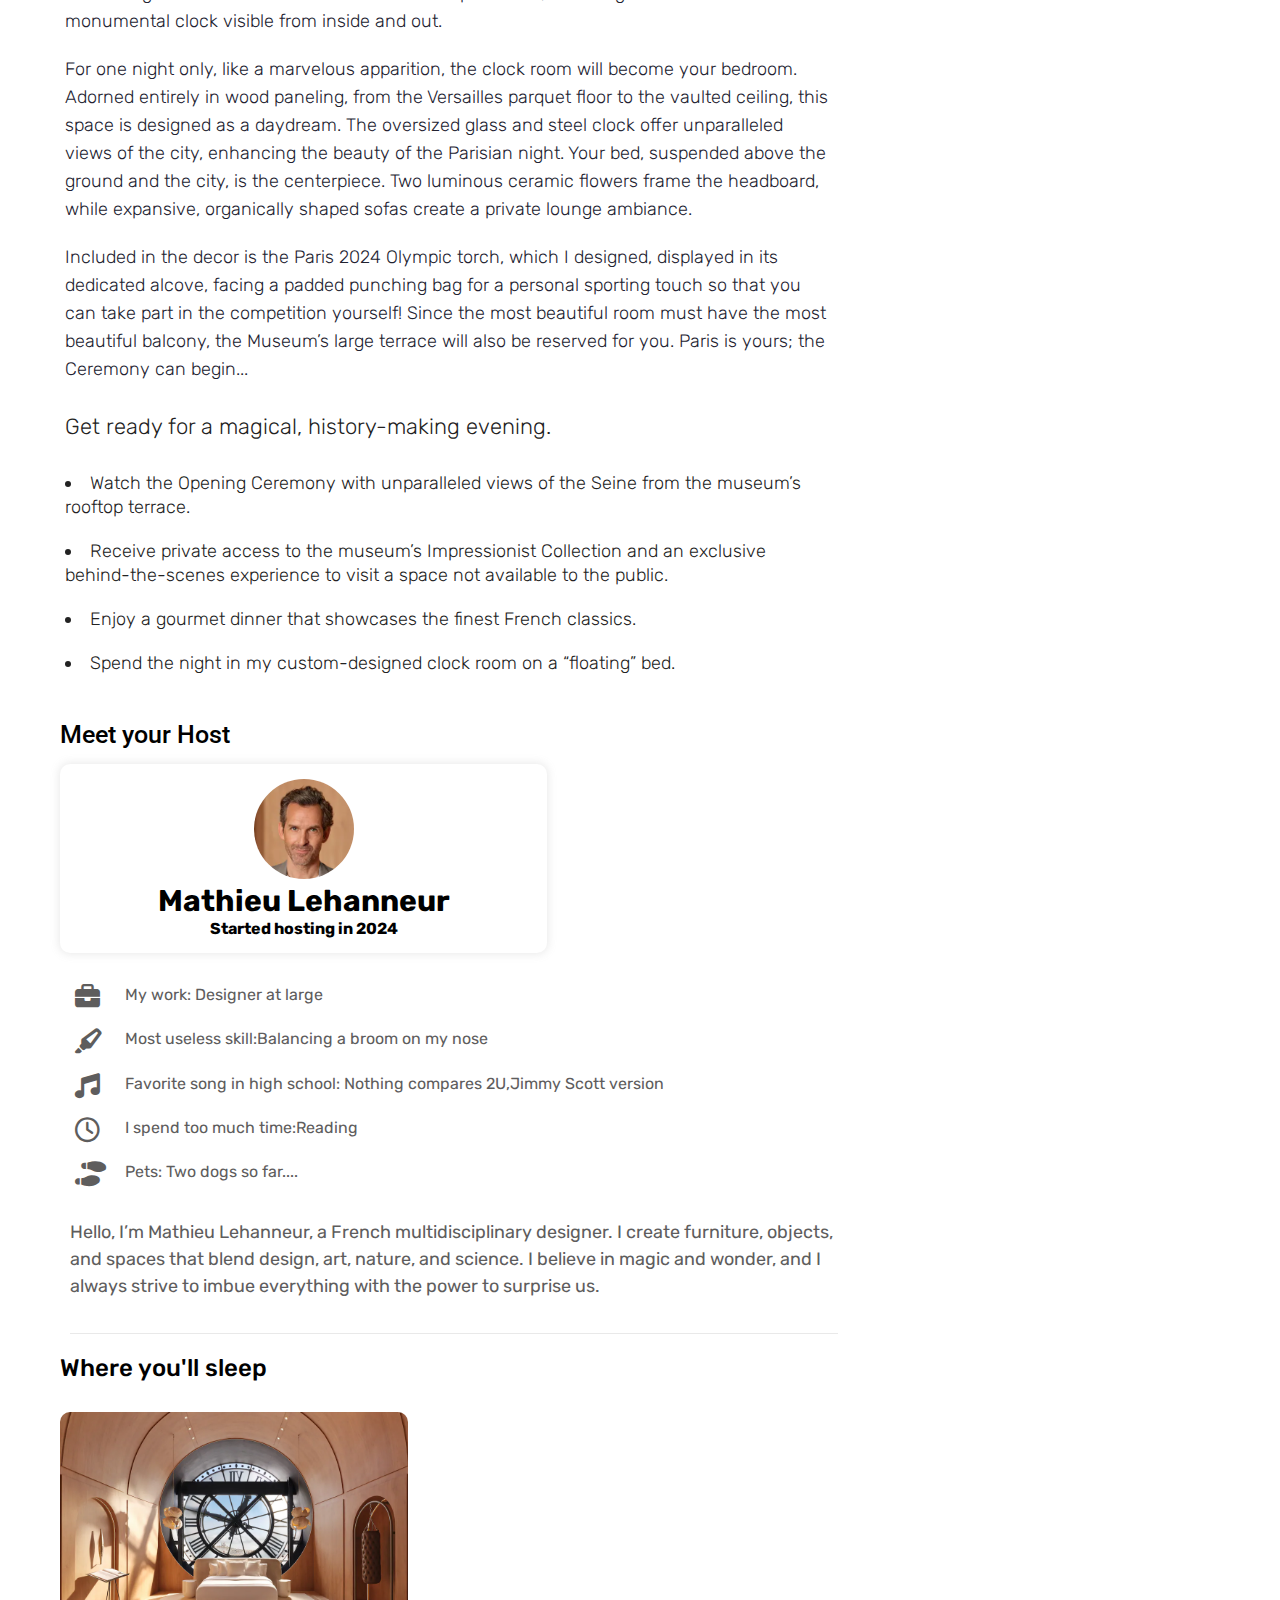
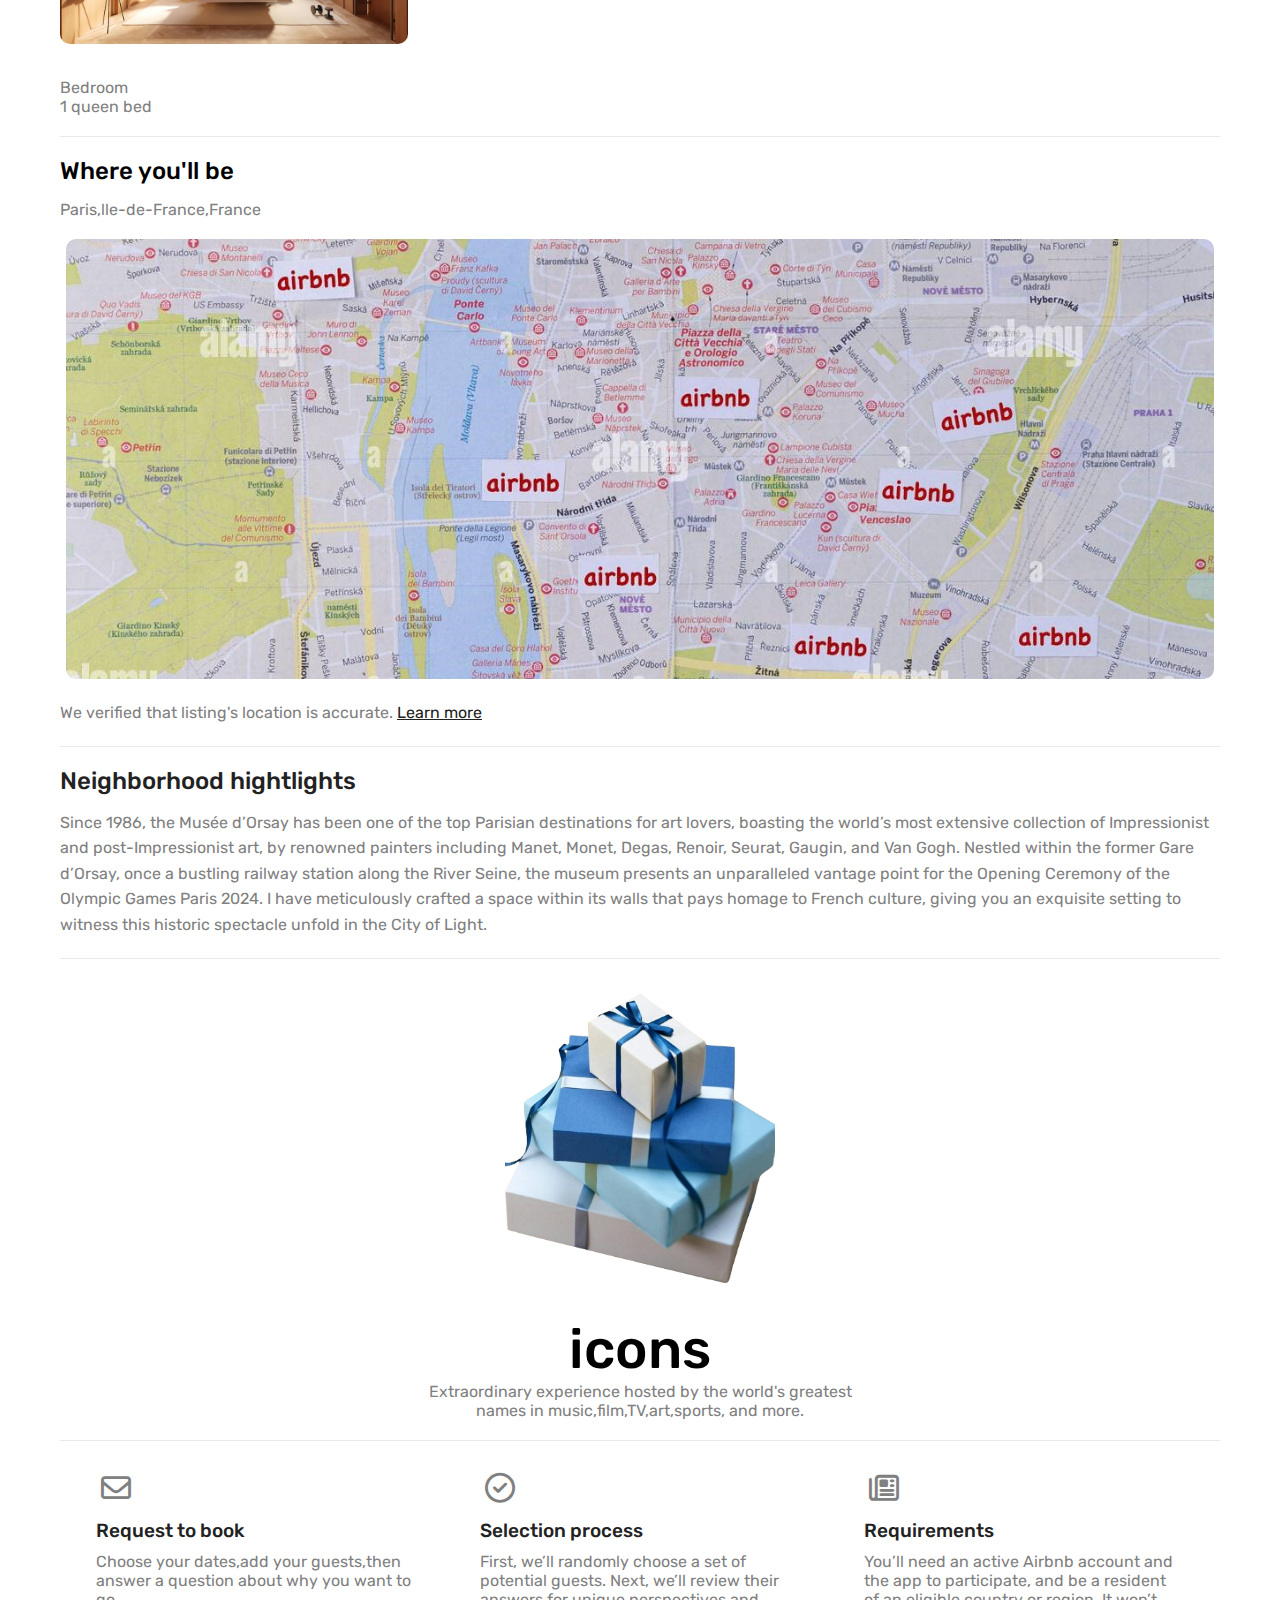
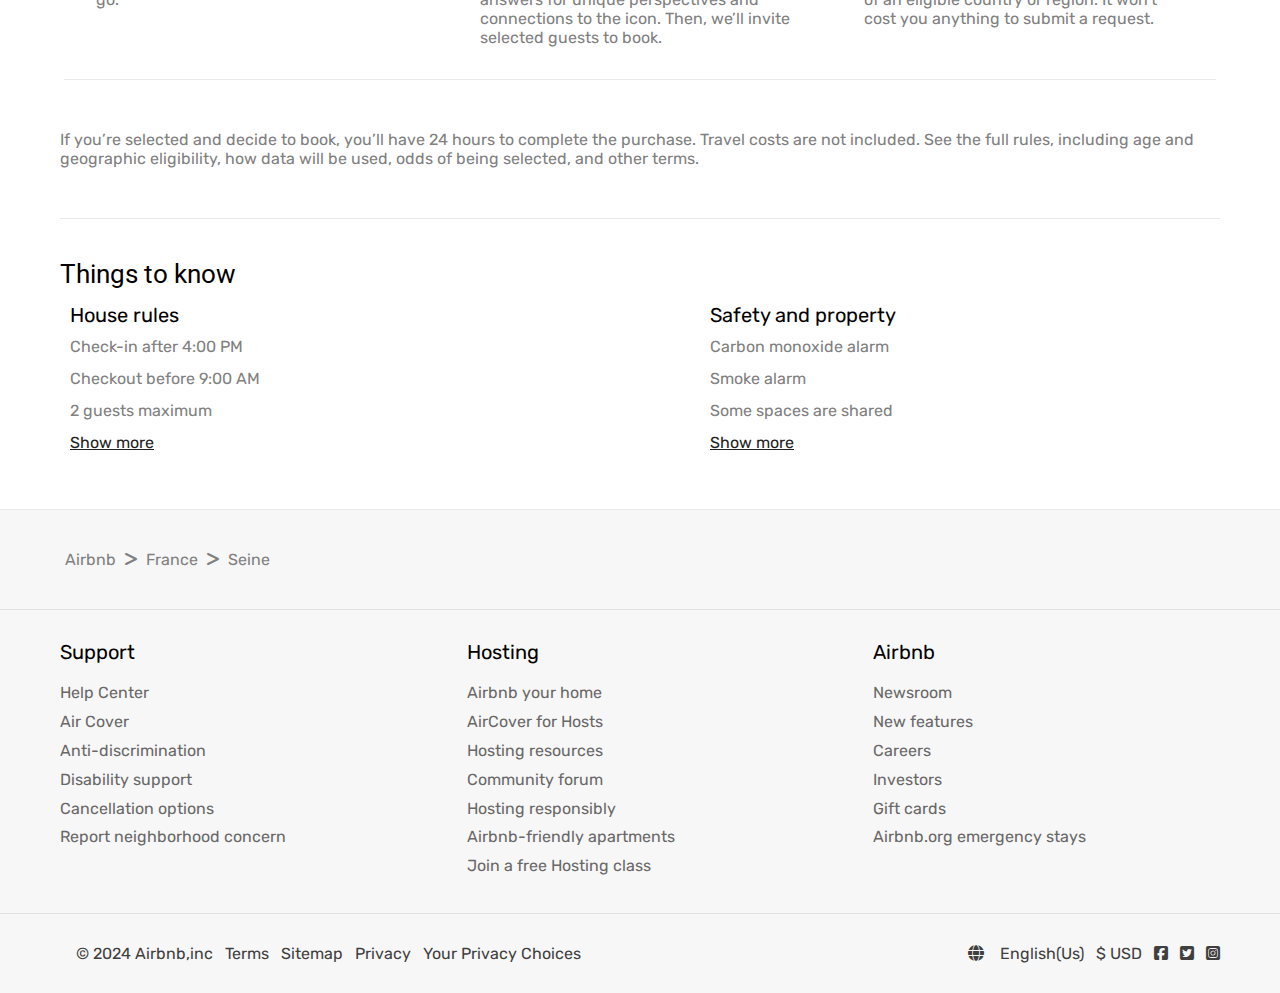
==== commit 972fcfff: "creating a design" ====
--- a/index.html
+++ b/index.html
@@ -4,8 +4,9 @@
     <meta charset="UTF-8">
     <meta name="viewport" content="width=device-width, initial-scale=1.0">
     <title>Document</title>
+    <link rel="stylesheet" href="https://cdnjs.cloudflare.com/ajax/libs/animate.css/4.1.1/animate.min.css" />
+    <link rel="stylesheet" href="https://cdnjs.cloudflare.com/ajax/libs/font-awesome/6.5.2/css/all.min.css"/>
     <link rel="stylesheet" href="css/style.css">
-    <link rel="stylesheet" href="https://cdnjs.cloudflare.com/ajax/libs/font-awesome/6.5.2/css/all.min.css"/>
 </head>
 <body>
     <!-- header starts -->
@@ -215,7 +216,10 @@
         <section class="service" id="service">
             <div class="service-info">
                 <h4>Where you'll sleep</h4>
-                <img src="img/img-1.webp" alt="" width="300">
+                <div class="service-img">
+                    <img src="img/img-1.webp" alt="" width="300">
+                </div>
+                
                 <p>Bedroom</p>
                 <p>1 queen bed</p>
             </div>
--- a/css/style.css
+++ b/css/style.css
@@ -371,11 +371,18 @@
 .service-info h4 {
   font-size: 24px;
   font-weight: 500;
-  padding-bottom: 25px;
+}
+.service-info .service-img {
+  width: 30%;
+
+  display: block;
 }
 .service-info img {
+  width: 100%;
+  height: 100%;
+  object-fit: cover;
   border-radius: 10px;
-  object-fit: cover;
+  /* background: #000; */
 }
 .service-info img + p {
   font-weight: bold;
@@ -651,6 +658,18 @@
     margin: auto;
     flex-grow: 0;
   }
+  .service-info .service-img {
+    width: 80%;
+    margin: 20px auto;
+    display: block;
+  }
+  .service-info img {
+    width: 100%;
+    height: 100%;
+    object-fit: cover;
+    border-radius: 10px;
+    /* background: #000; */
+  }
   .contact-info div {
     flex: 1 1 30%;
     margin: 0 90px;
@@ -742,9 +761,11 @@
     margin: auto;
   }
   .service-info img {
-    width: 92%;
+    max-width: 100%;
+    margin: auto;
     display: block;
-    margin: auto;
+    border-radius: 10px;
+    object-fit: cover;
   }
   .service-location .img {
     height: auto;
@@ -803,6 +824,21 @@
   }
   .service-hightlight {
     margin: 0px 30px;
+  }
+  .about-user div {
+    margin-bottom: 30px;
+  }
+  .service-info .service-img {
+    width: 99%;
+    margin: 20px auto;
+    display: block;
+  }
+  .service-info img {
+    width: 100%;
+    height: 100%;
+    object-fit: cover;
+    border-radius: 10px;
+    /* background: #000; */
   }
   .service-icon {
     text-align: center;
